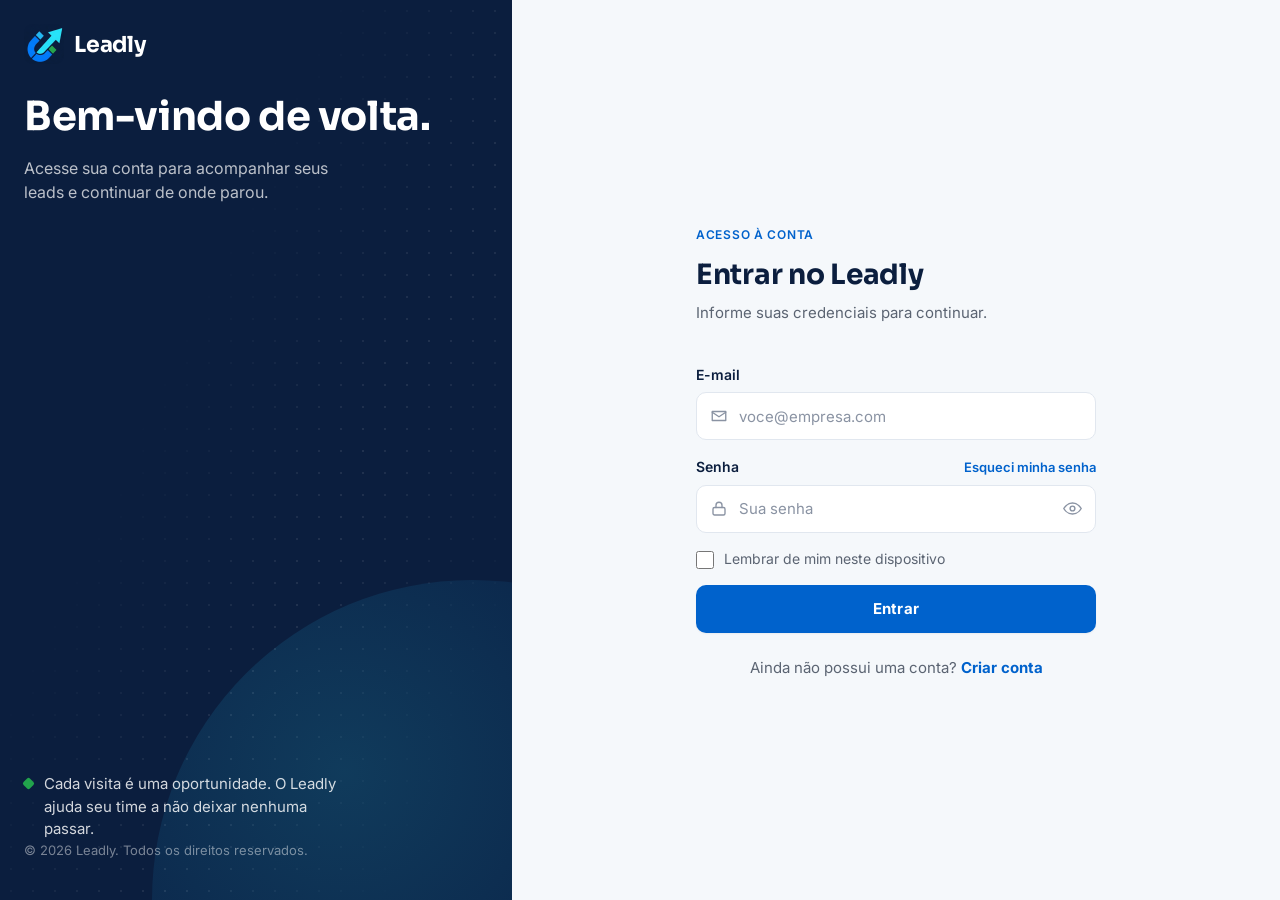
==== index.html @ 1a2d2139 "feat(login): implentei a função de login e de busca de leads no google maps" ====
<!DOCTYPE html>
<html lang="pt-BR">
<head>
  <meta charset="UTF-8" />
  <meta name="viewport" content="width=device-width, initial-scale=1.0" />
  <title>Entrar | Leadly</title>
  <meta name="description" content="Acesse sua conta Leadly para continuar capturando e convertendo leads." />
  <link rel="icon" type="image/png" href="assets/favicon.png" />
  <link rel="stylesheet" href="css/style.css" />
</head>
<body>

  <div class="auth-shell" >

    <!-- Painel de marca -->
    <header class="brand-panel">
      <div class="brand-panel__compact">
        <img src="assets/icon-dark.png" alt="" />
        <span>Leadly</span>
      </div>

      <div class="brand-panel__top">
        <div class="brand-mark">
          <img src="assets/icon-dark.png" alt="Leadly" />
          <span class="brand-mark__name">Leadly</span>
        </div>

        <p class="brand-panel__headline">Bem-vindo de volta.</p>
        <p class="brand-panel__text">
          Acesse sua conta para acompanhar seus leads e continuar de onde parou.
        </p>
      </div>

      <div class="brand-panel__bottom">
        <p class="brand-quote">
          Cada visita é uma oportunidade. O Leadly ajuda seu time a não deixar nenhuma passar.
        </p>
        <p class="brand-panel__footer">© 2026 Leadly. Todos os direitos reservados.</p>
      </div>
    </header>

    <!-- Formulário -->
    <main class="form-panel">
      <section class="form-card" aria-labelledby="login-title">

        <div class="form-card__header">
          <span class="form-card__eyebrow">Acesso à conta</span>
          <h1 class="form-card__title" id="login-title">Entrar no Leadly</h1>
          <p class="form-card__subtitle">Informe suas credenciais para continuar.</p>
        </div>

        <form id="loginForm" action="#" method="post" novalidate>

          <!-- Alerta de erro geral (credenciais inválidas, falha de conexão etc.) -->
          <div class="notice notice--error" id="formAlert" hidden role="alert">
            <svg viewBox="0 0 24 24" fill="none" stroke="currentColor" stroke-width="1.8" stroke-linecap="round" stroke-linejoin="round" aria-hidden="true">
              <circle cx="12" cy="12" r="10"></circle>
              <line x1="12" y1="8" x2="12" y2="12"></line>
              <line x1="12" y1="16" x2="12.01" y2="16"></line>
            </svg>
            <span></span>
          </div>

          <div class="field-group">

            <div class="field">
              <label for="email">E-mail</label>
              <div class="input-wrap">
                <svg viewBox="0 0 24 24" fill="none" stroke="currentColor" stroke-width="1.8" stroke-linecap="round" stroke-linejoin="round" aria-hidden="true">
                  <path d="M3 6h18v12H3z"></path>
                  <path d="M3 7l9 6 9-6"></path>
                </svg>
                <input
                  type="email"
                  id="email"
                  name="email"
                  placeholder="voce@empresa.com"
                  autocomplete="email"
                  required
                />
              </div>
            </div>

            <div class="field">
              <div class="field__label-row">
                <label for="senha">Senha</label>
                <a href="recuperar-senha.html" class="field__hint-link">Esqueci minha senha</a>
              </div>
              <div class="input-wrap">
                <svg viewBox="0 0 24 24" fill="none" stroke="currentColor" stroke-width="1.8" stroke-linecap="round" stroke-linejoin="round" aria-hidden="true">
                  <rect x="4" y="10" width="16" height="10" rx="2"></rect>
                  <path d="M8 10V7a4 4 0 0 1 8 0v3"></path>
                </svg>
                <input
                  type="password"
                  id="senha"
                  name="senha"
                  placeholder="Sua senha"
                  autocomplete="current-password"
                  required
                />
                <button type="button" class="input-toggle" aria-label="Mostrar senha">
                  <svg viewBox="0 0 24 24" fill="none" stroke="currentColor" stroke-width="1.8" stroke-linecap="round" stroke-linejoin="round" aria-hidden="true">
                    <path d="M1 12s4-7 11-7 11 7 11 7-4 7-11 7-11-7-11-7z"></path>
                    <circle cx="12" cy="12" r="3"></circle>
                  </svg>
                </button>
              </div>
            </div>

            <div class="checkbox-row">
              <input type="checkbox" id="lembrar" name="lembrar" />
              <label for="lembrar">Lembrar de mim neste dispositivo</label>
            </div>

            <button type="submit" class="btn btn-primary" id="loginSubmit">Entrar</button>

          </div>
        </form>

        <p class="form-footer">
          Ainda não possui uma conta? <a href="cadastro.html">Criar conta</a>
        </p>

      </section>
    </main>

  </div>

  <!-- Scripts: config/armazenamento/API primeiro, depois a lógica da tela -->
  <script src="js/config.js"></script>
  <script src="js/storage.js"></script>
  <script src="js/api.js"></script>
  <script src="js/ui-helpers.js"></script>
  <script src="js/login.js"></script>

</body>
</html>
---- css/style.css ----
/* ==========================================================================
   LEADLY — Interface de Autenticação
   HTML5 + CSS3 puro. Sem frameworks, sem JavaScript.
   Paleta extraída da identidade visual oficial da marca.
   ========================================================================== */

/* --------------------------------------------------------------------------
   1. FONTES
   -------------------------------------------------------------------------- */
@import url('https://fonts.googleapis.com/css2?family=Sora:wght@600;700;800&family=Inter:wght@400;500;600;700&display=swap');

/* --------------------------------------------------------------------------
   2. DESIGN TOKENS
   -------------------------------------------------------------------------- */
:root {
  /* Marca — extraído da logo Leadly */
  --primary: #007bff;        /* azul da marca — ícone, bordas, foco */
  --primary-600: #0062cc;    /* azul acessível — links e botões (texto em contraste AA) */
  --primary-700: #004fa3;    /* hover / active */
  --primary-100: #e6f2ff;    /* tons claros — fundos sutis, seleção */
  --secondary: #0b1e3e;      /* azul-marinho da marca — texto, painel escuro */
  --accent: #22a34c;         /* verde do losango da marca — sucesso, destaques pontuais */
  --accent-cyan: #2ad2f6;    /* ciano da ponta da seta — gráfico de assinatura */

  /* Neutros */
  --background: #f5f8fb;
  --surface: #ffffff;
  --text: #0b1e3e;
  --text-secondary: #5b6472;
  --text-muted: #8a93a3;
  --border: #e1e7ef;
  --border-strong: #c9d3e0;

  /* Estados */
  --error: #dc2626;
  --error-bg: #fef2f2;
  --success: #1e9c49;
  --success-bg: #eefaf2;

  /* Escala */
  --radius-sm: 8px;
  --radius: 10px;
  --radius-lg: 20px;
  --gap-xs: 6px;
  --gap-sm: 10px;
  --gap-md: 16px;
  --gap-lg: 24px;
  --gap-xl: 40px;

  --shadow-sm: 0 1px 2px rgba(11, 30, 62, 0.06);
  --shadow-md: 0 8px 24px rgba(11, 30, 62, 0.08);
  --ring: 0 0 0 4px rgba(0, 123, 255, 0.16);

  --font-display: 'Sora', 'Segoe UI', system-ui, sans-serif;
  --font-body: 'Inter', 'Segoe UI', system-ui, sans-serif;

  --transition: 160ms ease;
}

/* --------------------------------------------------------------------------
   3. RESET
   -------------------------------------------------------------------------- */
*,
*::before,
*::after {
  box-sizing: border-box;
}

* {
  margin: 0;
  padding: 0;
}

html {
  -webkit-text-size-adjust: 100%;
}

body {
  font-family: var(--font-body);
  color: var(--text);
  background: var(--background);
  line-height: 1.5;
  -webkit-font-smoothing: antialiased;
}

img {
  display: block;
  max-width: 100%;
}

a {
  color: inherit;
  text-decoration: none;
}

button {
  font: inherit;
  color: inherit;
  background: none;
  border: none;
  cursor: pointer;
}

input {
  font: inherit;
  color: inherit;
}

ul {
  list-style: none;
}

/* Foco visível consistente para navegação por teclado */
a:focus-visible,
button:focus-visible,
input:focus-visible,
label:focus-within {
  outline: 2px solid var(--primary);
  outline-offset: 2px;
  border-radius: var(--radius-sm);
}

@media (prefers-reduced-motion: reduce) {
  *,
  *::before,
  *::after {
    animation-duration: 0.001ms !important;
    animation-iteration-count: 1 !important;
    transition-duration: 0.001ms !important;
  }
}

/* --------------------------------------------------------------------------
   4. LAYOUT GERAL — tela dividida (marca + formulário)
   -------------------------------------------------------------------------- */
.auth-shell {
  min-height: 100vh;
  min-height: 100dvh;
  display: grid;
  grid-template-columns: 1fr;
  grid-template-rows: auto 1fr;
}

@media (min-width: 960px) {
  .auth-shell {
    grid-template-columns: minmax(360px, 40%) 1fr;
    grid-template-rows: 1fr;
  }
}

/* --------------------------------------------------------------------------
   5. PAINEL DE MARCA (esquerda / topo no mobile)
   -------------------------------------------------------------------------- */
.brand-panel {
  position: relative;
  background: var(--secondary);
  color: #ffffff;
  overflow: hidden;
  padding: var(--gap-lg) var(--gap-lg) var(--gap-xl);
  display: flex;
  flex-direction: column;
  justify-content: space-between;
  gap: var(--gap-xl);
}

/* Elemento de assinatura: trajetória ascendente sutil, ecoando a seta da marca */
.brand-panel::before {
  content: '';
  position: absolute;
  inset: 0;
  background-image:
    radial-gradient(circle, rgba(255, 255, 255, 0.09) 1px, transparent 1.4px);
  background-size: 22px 22px;
  -webkit-mask-image: linear-gradient(115deg, transparent 35%, #000 62%, transparent 88%);
          mask-image: linear-gradient(115deg, transparent 35%, #000 62%, transparent 88%);
  pointer-events: none;
}

.brand-panel::after {
  content: '';
  position: absolute;
  width: 640px;
  height: 640px;
  right: -280px;
  bottom: -320px;
  border-radius: 50%;
  background: radial-gradient(circle at 30% 30%, rgba(42, 210, 246, 0.16), rgba(0, 123, 255, 0.05) 55%, transparent 70%);
  pointer-events: none;
}

.brand-panel__top,
.brand-panel__bottom {
  position: relative;
  z-index: 1;
}

.brand-mark {
  display: inline-flex;
  align-items: center;
  gap: var(--gap-sm);
}

.brand-mark img {
  width: 40px;
  height: 40px;
  border-radius: 9px;
}

.brand-mark__name {
  font-family: var(--font-display);
  font-weight: 700;
  font-size: 1.375rem;
  letter-spacing: -0.01em;
}

.brand-panel__headline {
  font-family: var(--font-display);
  font-weight: 700;
  font-size: clamp(1.75rem, 2.4vw + 1rem, 2.5rem);
  line-height: 1.15;
  letter-spacing: -0.01em;
  max-width: 20ch;
  margin-top: var(--gap-lg);
}

.brand-panel__text {
  margin-top: var(--gap-md);
  color: rgba(255, 255, 255, 0.72);
  font-size: 1rem;
  max-width: 34ch;
}

.brand-quote {
  position: relative;
  padding-left: 20px;
  color: rgba(255, 255, 255, 0.82);
  font-size: 0.9375rem;
  max-width: 36ch;
}

.brand-quote::before {
  content: '';
  position: absolute;
  left: 0;
  top: 6px;
  width: 9px;
  height: 9px;
  background: var(--accent);
  transform: rotate(45deg);
  border-radius: 2px;
}

.brand-panel__footer {
  color: rgba(255, 255, 255, 0.45);
  font-size: 0.8125rem;
}

/* Versão compacta do painel de marca, exibida apenas em telas pequenas */
.brand-panel__compact {
  display: none;
}

@media (max-width: 959px) {
  .brand-panel {
    padding: var(--gap-md) var(--gap-lg);
    flex-direction: row;
    align-items: center;
    gap: var(--gap-sm);
  }

  .brand-panel::before,
  .brand-panel::after {
    display: none;
  }

  .brand-panel__top,
  .brand-panel__bottom {
    display: none;
  }

  .brand-panel__compact {
    display: flex;
    align-items: center;
    gap: var(--gap-sm);
  }

  .brand-panel__compact img {
    width: 34px;
    height: 34px;
    border-radius: 8px;
  }

  .brand-panel__compact span {
    font-family: var(--font-display);
    font-weight: 700;
    font-size: 1.1875rem;
    color: #ffffff;
  }
}

/* --------------------------------------------------------------------------
   6. PAINEL DE FORMULÁRIO
   -------------------------------------------------------------------------- */
.form-panel {
  display: flex;
  align-items: center;
  justify-content: center;
  padding: var(--gap-xl) var(--gap-lg);
  background: var(--background);
}

.form-card {
  width: 100%;
  max-width: 400px;
}

.form-card__header {
  margin-bottom: var(--gap-xl);
}

.form-card__eyebrow {
  display: inline-block;
  font-family: var(--font-body);
  font-weight: 600;
  font-size: 0.75rem;
  letter-spacing: 0.06em;
  text-transform: uppercase;
  color: var(--primary-600);
  margin-bottom: var(--gap-sm);
}

.form-card__title {
  font-family: var(--font-display);
  font-weight: 700;
  font-size: 1.75rem;
  letter-spacing: -0.01em;
  color: var(--text);
}

.form-card__subtitle {
  margin-top: var(--gap-xs);
  color: var(--text-secondary);
  font-size: 0.9375rem;
}

/* --------------------------------------------------------------------------
   7. FORMULÁRIO — campos
   -------------------------------------------------------------------------- */
.field-group {
  display: flex;
  flex-direction: column;
  gap: var(--gap-md);
}

.field {
  display: flex;
  flex-direction: column;
  gap: 7px;
}

.field__label-row {
  display: flex;
  align-items: baseline;
  justify-content: space-between;
  gap: var(--gap-sm);
}

.field label {
  font-size: 0.875rem;
  font-weight: 600;
  color: var(--text);
}

.field__hint-link {
  font-size: 0.8125rem;
  font-weight: 600;
  color: var(--primary-600);
  transition: color var(--transition);
}

.field__hint-link:hover {
  color: var(--primary-700);
  text-decoration: underline;
}

.input-wrap {
  position: relative;
  display: flex;
  align-items: center;
}

.input-wrap svg {
  position: absolute;
  left: 14px;
  width: 18px;
  height: 18px;
  color: var(--text-muted);
  pointer-events: none;
}

.field input[type='text'],
.field input[type='email'],
.field input[type='password'] {
  width: 100%;
  height: 48px;
  padding: 0 16px 0 42px;
  background: var(--surface);
  border: 1.5px solid var(--border);
  border-radius: var(--radius);
  color: var(--text);
  font-size: 0.9375rem;
  transition: border-color var(--transition), box-shadow var(--transition), background var(--transition);
}

.field input::placeholder {
  color: var(--text-muted);
}

.field input:hover {
  border-color: var(--border-strong);
}

.field input:focus {
  outline: none;
  border-color: var(--primary);
  box-shadow: var(--ring);
}

.field input:disabled {
  background: #f1f4f8;
  color: var(--text-muted);
  border-color: var(--border);
  cursor: not-allowed;
}

.field input:disabled::placeholder {
  color: var(--text-muted);
}

/* Botão de mostrar/ocultar senha — visual, preparado para o backend/JS futuro */
.input-toggle {
  position: absolute;
  right: 6px;
  display: inline-flex;
  align-items: center;
  justify-content: center;
  width: 36px;
  height: 36px;
  border-radius: var(--radius-sm);
  color: var(--text-muted);
  transition: background var(--transition), color var(--transition);
}

.input-toggle svg {
  position: static;
  width: 19px;
  height: 19px;
}

.input-toggle:hover {
  background: var(--primary-100);
  color: var(--primary-600);
}

.field__helper {
  font-size: 0.8125rem;
  color: var(--text-secondary);
}

/* Estado de erro */
.field.is-error input {
  border-color: var(--error);
  background: var(--error-bg);
}

.field.is-error input:focus {
  box-shadow: 0 0 0 4px rgba(220, 38, 38, 0.14);
}

.field__message {
  display: none;
  align-items: center;
  gap: 6px;
  font-size: 0.8125rem;
  font-weight: 500;
}

.field.is-error .field__message--error {
  display: flex;
  color: var(--error);
}

.field.is-success input {
  border-color: var(--success);
  background: var(--success-bg);
}

.field.is-success .field__message--success {
  display: flex;
  color: var(--success);
}

.field__message svg {
  position: static;
  width: 14px;
  height: 14px;
  flex-shrink: 0;
  color: inherit;
}

/* --------------------------------------------------------------------------
   8. CHECKBOX
   -------------------------------------------------------------------------- */
.checkbox-row {
  display: flex;
  align-items: flex-start;
  gap: 10px;
}

.checkbox-row input[type='checkbox'] {
  width: 18px;
  height: 18px;
  margin-top: 2px;
  flex-shrink: 0;
  accent-color: var(--primary-600);
  cursor: pointer;
}

.checkbox-row label {
  font-size: 0.875rem;
  color: var(--text-secondary);
  line-height: 1.45;
  cursor: pointer;
}

.checkbox-row a {
  color: var(--primary-600);
  font-weight: 600;
}

.checkbox-row a:hover {
  text-decoration: underline;
}

.field.is-error .checkbox-row + .field__message--error {
  display: flex;
}

/* --------------------------------------------------------------------------
   9. BOTÕES
   -------------------------------------------------------------------------- */
.btn {
  position: relative;
  width: 100%;
  height: 48px;
  display: inline-flex;
  align-items: center;
  justify-content: center;
  gap: 8px;
  border-radius: var(--radius);
  font-family: var(--font-body);
  font-weight: 700;
  font-size: 0.9375rem;
  letter-spacing: 0.01em;
  transition: background var(--transition), border-color var(--transition), box-shadow var(--transition), transform var(--transition), opacity var(--transition);
}

.btn:active {
  transform: translateY(1px);
}

.btn-primary {
  background: var(--primary-600);
  color: #ffffff;
  border: 1.5px solid transparent;
  box-shadow: var(--shadow-sm);
}

.btn-primary:hover {
  background: var(--primary-700);
}

.btn-primary:focus-visible {
  outline: 2px solid var(--primary-700);
  outline-offset: 2px;
}

.btn-primary:disabled {
  background: var(--border-strong);
  color: #ffffff;
  cursor: not-allowed;
  box-shadow: none;
}

/* Estado de carregamento — pronto para ser ativado via classe pelo backend/JS */
.btn.is-loading {
  color: transparent;
  pointer-events: none;
}

.btn.is-loading::after {
  content: '';
  position: absolute;
  width: 18px;
  height: 18px;
  border-radius: 50%;
  border: 2.5px solid rgba(255, 255, 255, 0.4);
  border-top-color: #ffffff;
  animation: btn-spin 0.7s linear infinite;
}

@keyframes btn-spin {
  to {
    transform: rotate(360deg);
  }
}

.btn-secondary {
  background: var(--surface);
  color: var(--text);
  border: 1.5px solid var(--border);
}

.btn-secondary:hover {
  border-color: var(--border-strong);
  background: #fafbfd;
}

/* --------------------------------------------------------------------------
   10. DIVISOR E RODAPÉ DO FORMULÁRIO
   -------------------------------------------------------------------------- */
.form-divider {
  display: flex;
  align-items: center;
  gap: var(--gap-md);
  margin: var(--gap-lg) 0;
  color: var(--text-muted);
  font-size: 0.8125rem;
}

.form-divider::before,
.form-divider::after {
  content: '';
  flex: 1;
  height: 1px;
  background: var(--border);
}

.form-footer {
  margin-top: var(--gap-lg);
  text-align: center;
  font-size: 0.9375rem;
  color: var(--text-secondary);
}

.form-footer a {
  color: var(--primary-600);
  font-weight: 700;
}

.form-footer a:hover {
  text-decoration: underline;
}

.back-link {
  display: inline-flex;
  align-items: center;
  gap: 6px;
  font-size: 0.875rem;
  font-weight: 600;
  color: var(--text-secondary);
  margin-bottom: var(--gap-lg);
  transition: color var(--transition);
}

.back-link svg {
  width: 16px;
  height: 16px;
}

.back-link:hover {
  color: var(--primary-600);
}

/* Confirmação de envio (recuperação de senha) */
.notice {
  display: flex;
  gap: 12px;
  padding: 14px 16px;
  background: var(--success-bg);
  border: 1.5px solid rgba(30, 156, 73, 0.25);
  border-radius: var(--radius);
  color: #146c34;
  font-size: 0.875rem;
  line-height: 1.5;
}

.notice[hidden] {
  display: none;
}

.notice svg {
  width: 18px;
  height: 18px;
  flex-shrink: 0;
  margin-top: 1px;
  color: var(--success);
}

.notice strong {
  color: #0b1e3e;
}

/* Variante de erro do mesmo componente — usada para erros de login/cadastro/conexão */
.notice--error {
  background: var(--error-bg);
  border-color: rgba(220, 38, 38, 0.25);
  color: #7f1d1d;
}

.notice--error svg {
  color: var(--error);
}

/* Espaçamento do alerta quando ele fica no topo do formulário (login/cadastro) */
.form-card form > .notice {
  margin-bottom: var(--gap-lg);
}

/* --------------------------------------------------------------------------
   11. RESPONSIVO
   -------------------------------------------------------------------------- */
@media (max-width: 959px) {
  .form-panel {
    padding: var(--gap-xl) var(--gap-lg) var(--gap-xl);
  }
}

@media (max-width: 420px) {
  :root {
    --gap-xl: 32px;
  }

  .form-card__title {
    font-size: 1.5rem;
  }

  .brand-header-mobile {
    padding: var(--gap-md) var(--gap-lg);
  }
}
/* =========================================================================
   IMPORTANTE — LEIA ANTES DE USAR ESTE ARQUIVO
   =========================================================================
   Você não me enviou o conteúdo atual do seu css/style.css (só o login.html
   que faz referência a ele). Como o cadastro.html reaproveita exatamente as
   mesmas classes do login (.auth-shell, .brand-panel, .form-panel,
   .form-card, .field, .input-wrap, .btn, .btn-primary, .notice,
   .notice--error, .form-footer etc.), todo o visual existente já funciona
   sem nenhuma alteração.

   O que está abaixo NÃO é o arquivo inteiro — são apenas as regras NOVAS
   que a tela de cadastro precisa e que provavelmente ainda não existem no
   seu style.css atual:
     1. .field__error        -> mensagem de erro abaixo de cada campo
     2. .field--invalid       -> estado do input quando o campo tem erro
     3. .notice--success      -> variação verde do alerta (cadastro OK)
     4. select dentro do .input-wrap -> estilizar o <select> de tipoUsuario
     5. estado de "carregando" do botão de submit

   Copie e cole este bloco no FINAL do seu css/style.css real. Não
   sobrescreva o arquivo — apenas adicione o conteúdo abaixo a ele.
   ========================================================================= */

/* Mensagem de erro por campo */
.field__error {
  margin: 6px 0 0;
  font-size: 0.8125rem;
  line-height: 1.4;
  color: #dc2626; /* ajuste para a cor de erro que seu design system já usa */
}

/* Input/select com erro de validação */
.field .input-wrap.field--invalid {
  border-color: #dc2626;
}

/* Select de "Tipo de usuário" dentro do mesmo padrão visual dos inputs */
.input-wrap select {
  flex: 1;
  border: none;
  outline: none;
  background: transparent;
  font: inherit;
  color: inherit;
  padding: 0;
  appearance: none;
}

/* Alerta de sucesso (mesma estrutura visual do .notice--error, cor verde) */
.notice--success {
  background: #ecfdf5;
  border: 1px solid #a7f3d0;
  color: #047857;
}

.notice--success svg {
  stroke: #047857;
}

/* Estado de carregamento do botão de cadastro */
.btn[data-loading="true"] {
  opacity: 0.75;
  pointer-events: none;
  cursor: default;
}
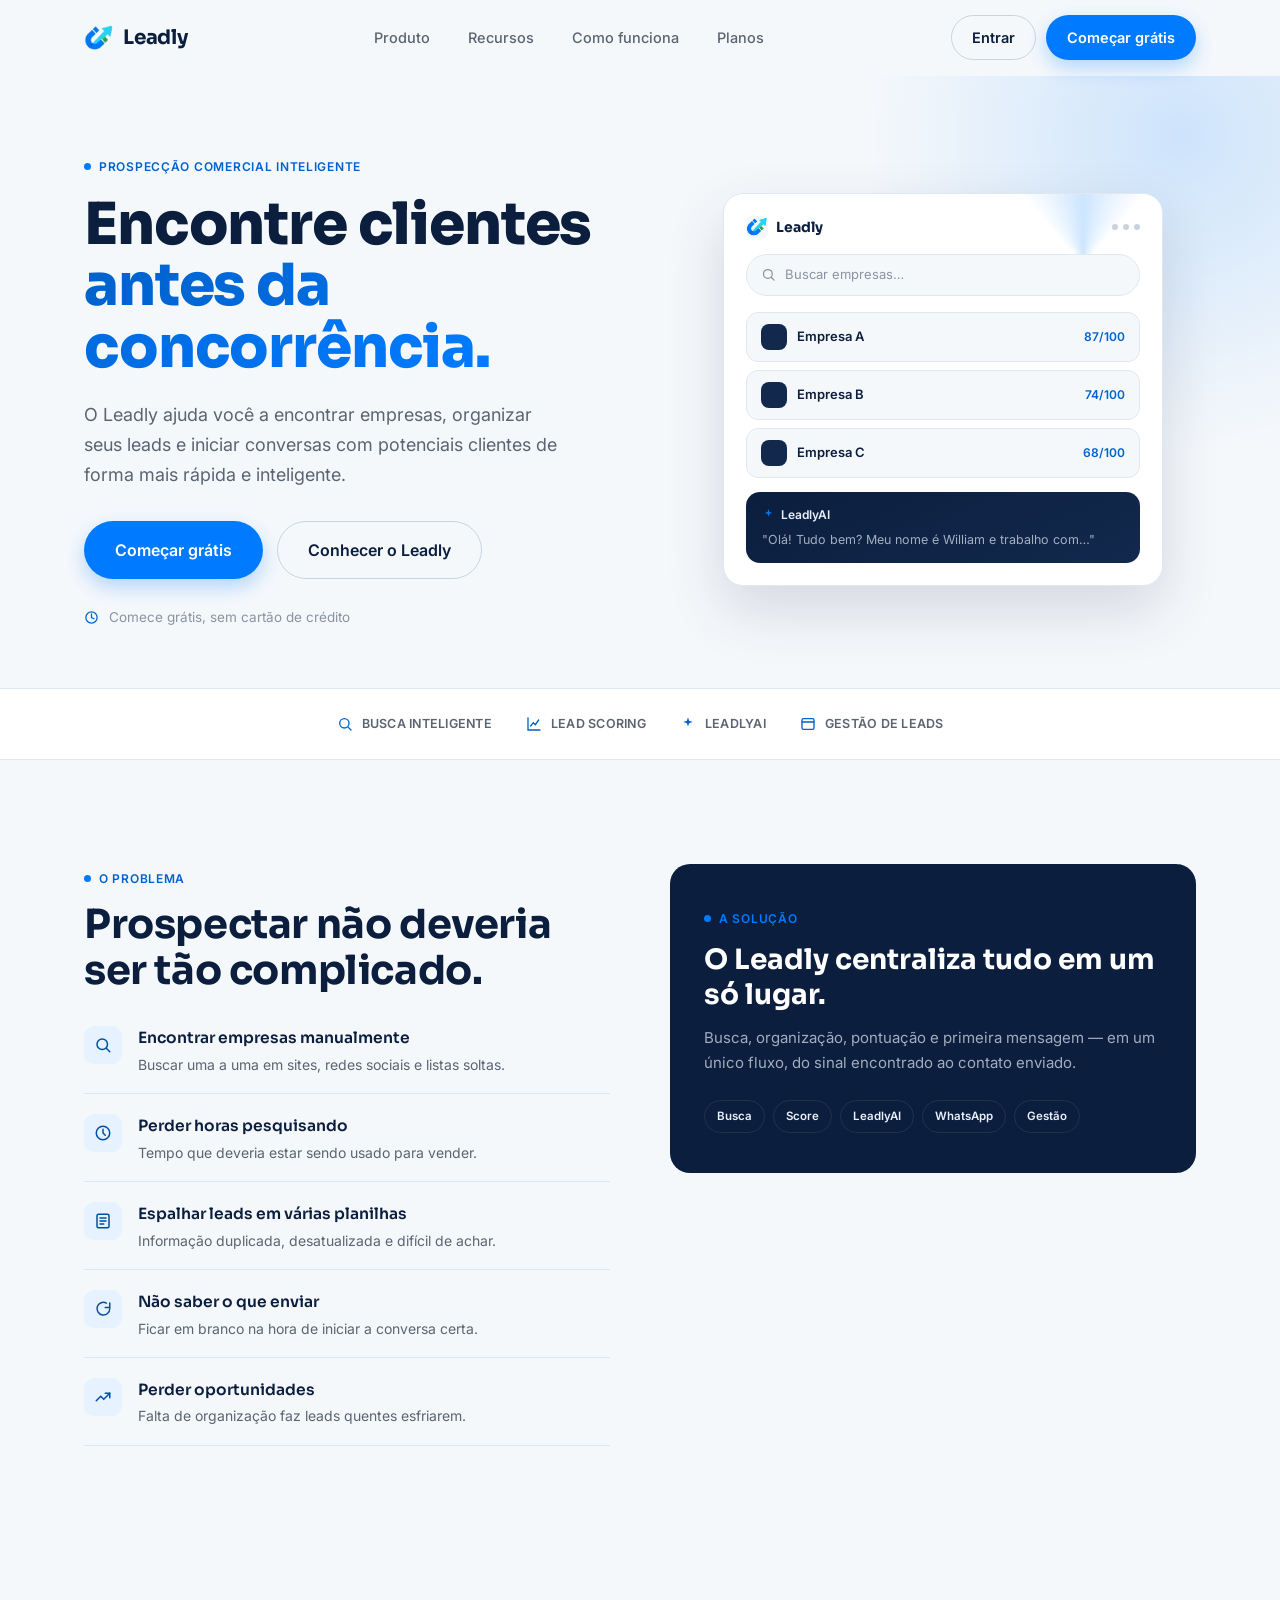
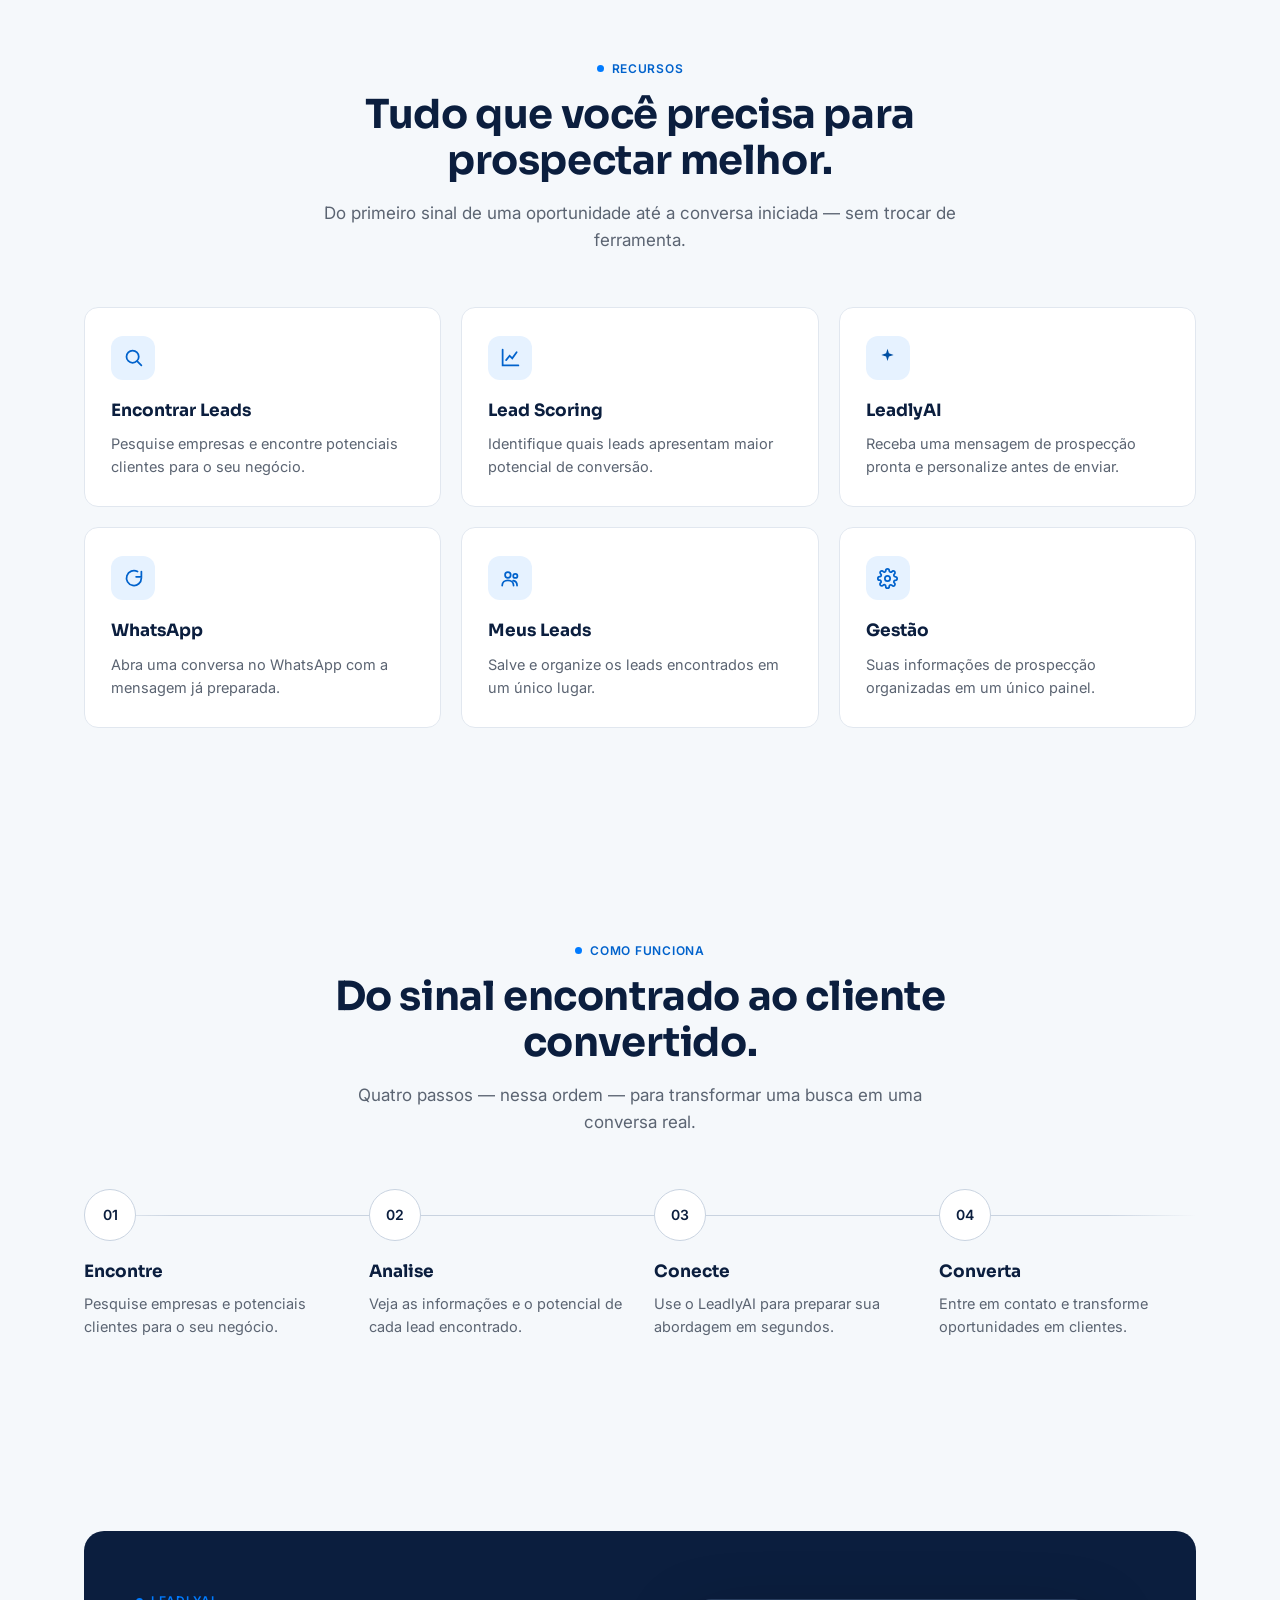
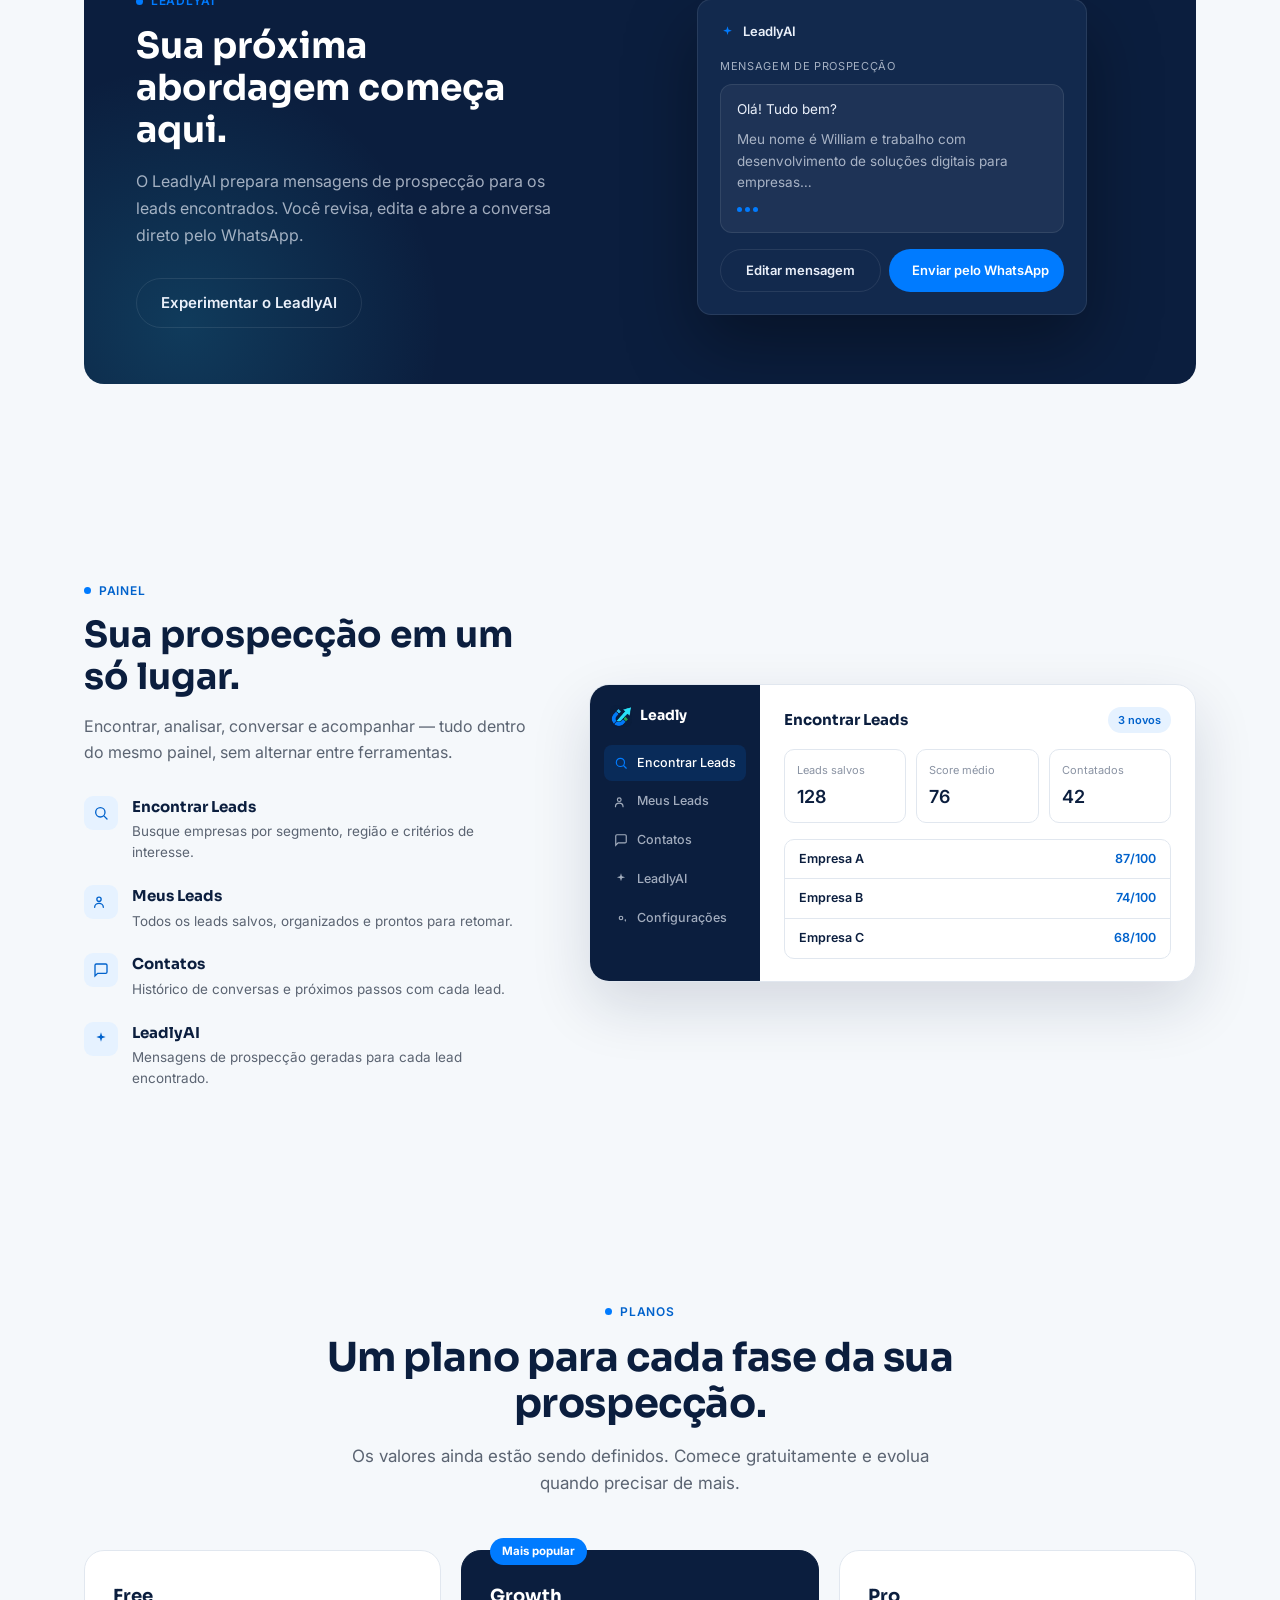
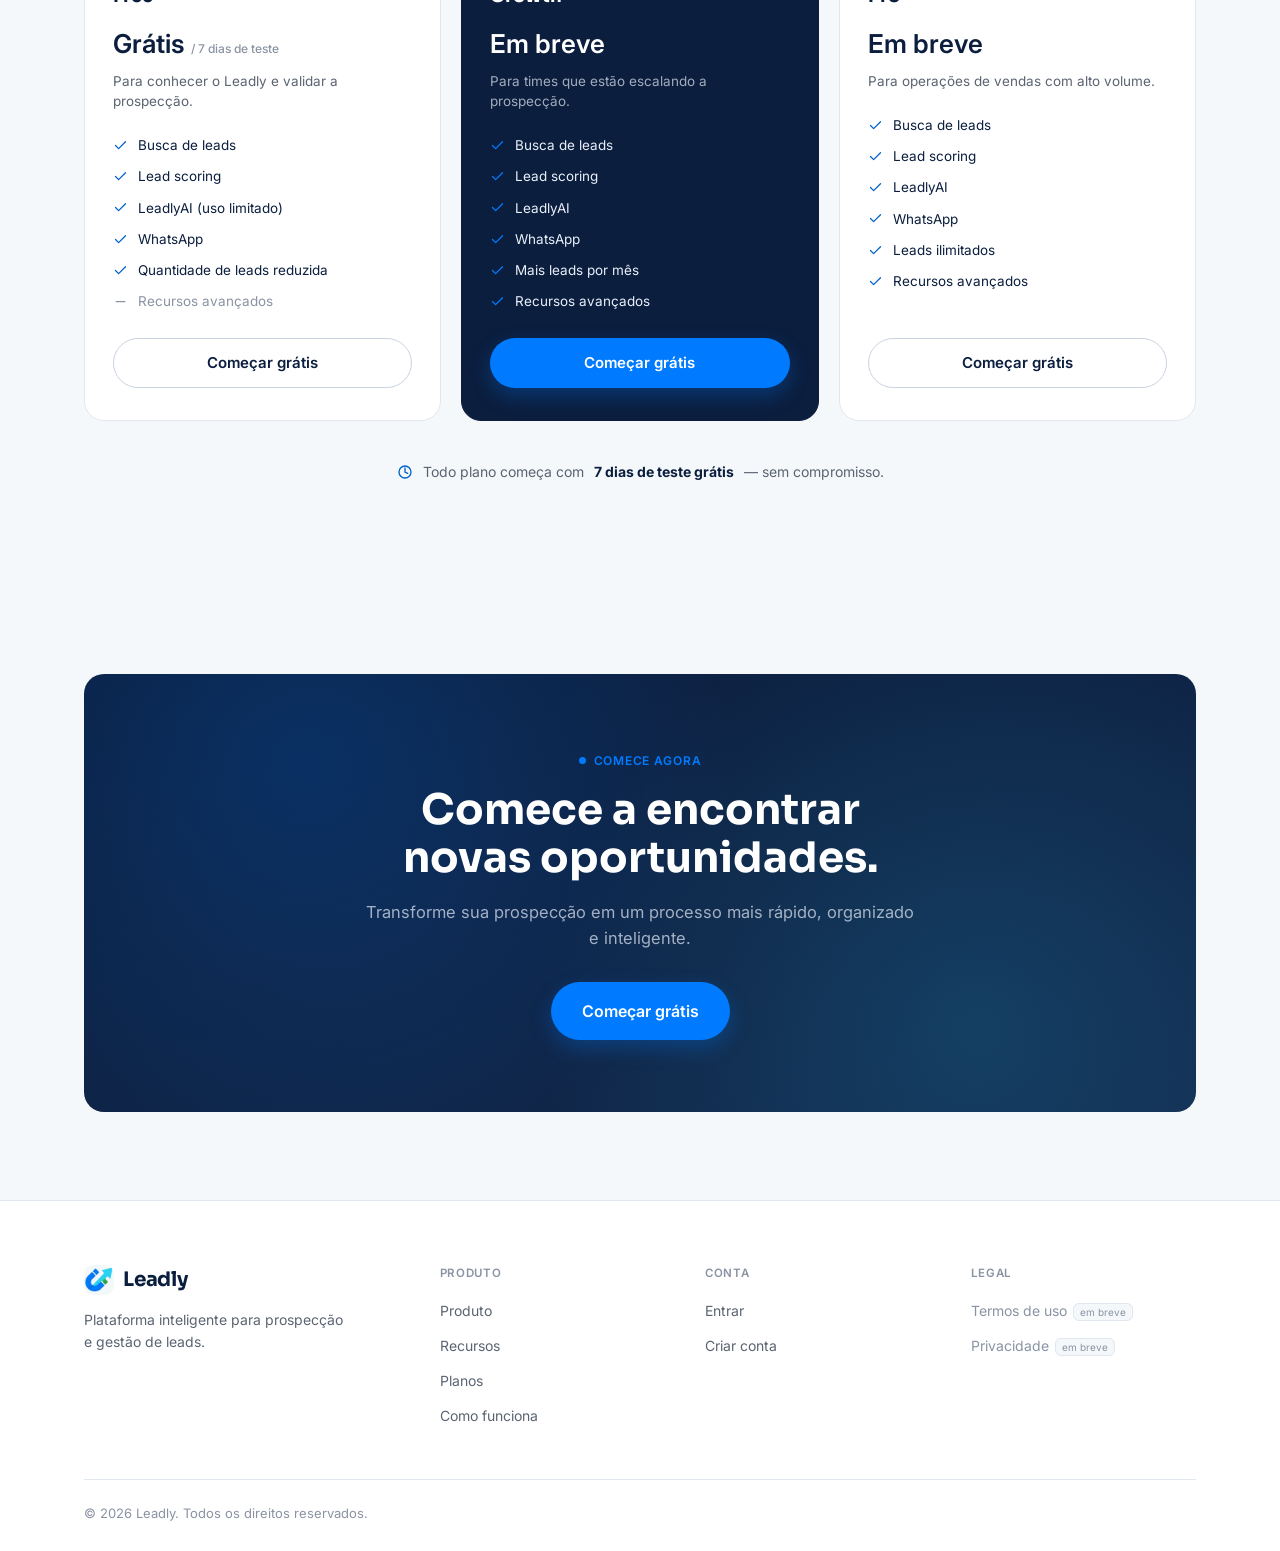
==== commit 5395d3dc: "feat(busca dashboard.html and js/*): melhorei as funções de busca no front" ====
--- a/index.html
+++ b/index.html
@@ -1,138 +1,570 @@
 <!DOCTYPE html>
 <html lang="pt-BR">
 <head>
-  <meta charset="UTF-8" />
-  <meta name="viewport" content="width=device-width, initial-scale=1.0" />
-  <title>Entrar | Leadly</title>
-  <meta name="description" content="Acesse sua conta Leadly para continuar capturando e convertendo leads." />
-  <link rel="icon" type="image/png" href="assets/favicon.png" />
-  <link rel="stylesheet" href="css/style.css" />
+    <meta charset="UTF-8">
+    <meta name="viewport" content="width=device-width, initial-scale=1.0">
+    <title>Leadly — Encontre clientes e transforme oportunidades em vendas</title>
+    <meta name="description" content="O Leadly ajuda empresas e freelancers a encontrar empresas, organizar leads, gerar mensagens de prospecção com o LeadlyAI e iniciar contatos pelo WhatsApp — tudo em um só lugar.">
+    <meta name="theme-color" content="#0B1E3E">
+    <link rel="icon" type="image/png" href="assets/favicon.png" />
+    <link rel="preconnect" href="https://fonts.googleapis.com">
+    <link rel="preconnect" href="https://fonts.gstatic.com" crossorigin>
+    <link rel="stylesheet" href="css/style.css" />
+    <link rel="stylesheet" href="css/home.css" />
 </head>
 <body>
 
-  <div class="auth-shell" >
-
-    <!-- Painel de marca -->
-    <header class="brand-panel">
-      <div class="brand-panel__compact">
-        <img src="assets/icon-dark.png" alt="" />
-        <span>Leadly</span>
-      </div>
-
-      <div class="brand-panel__top">
-        <div class="brand-mark">
-          <img src="assets/icon-dark.png" alt="Leadly" />
-          <span class="brand-mark__name">Leadly</span>
-        </div>
-
-        <p class="brand-panel__headline">Bem-vindo de volta.</p>
-        <p class="brand-panel__text">
-          Acesse sua conta para acompanhar seus leads e continuar de onde parou.
-        </p>
-      </div>
-
-      <div class="brand-panel__bottom">
-        <p class="brand-quote">
-          Cada visita é uma oportunidade. O Leadly ajuda seu time a não deixar nenhuma passar.
-        </p>
-        <p class="brand-panel__footer">© 2026 Leadly. Todos os direitos reservados.</p>
-      </div>
-    </header>
-
-    <!-- Formulário -->
-    <main class="form-panel">
-      <section class="form-card" aria-labelledby="login-title">
-
-        <div class="form-card__header">
-          <span class="form-card__eyebrow">Acesso à conta</span>
-          <h1 class="form-card__title" id="login-title">Entrar no Leadly</h1>
-          <p class="form-card__subtitle">Informe suas credenciais para continuar.</p>
-        </div>
-
-        <form id="loginForm" action="#" method="post" novalidate>
-
-          <!-- Alerta de erro geral (credenciais inválidas, falha de conexão etc.) -->
-          <div class="notice notice--error" id="formAlert" hidden role="alert">
-            <svg viewBox="0 0 24 24" fill="none" stroke="currentColor" stroke-width="1.8" stroke-linecap="round" stroke-linejoin="round" aria-hidden="true">
-              <circle cx="12" cy="12" r="10"></circle>
-              <line x1="12" y1="8" x2="12" y2="12"></line>
-              <line x1="12" y1="16" x2="12.01" y2="16"></line>
-            </svg>
+<!-- ============================== HEADER ============================== -->
+<header class="site-header" id="site-header">
+    <div class="container header-inner">
+        <a href="#produto" class="logo" aria-label="Leadly — página inicial">
+            <img src="assets/icon-light.png" alt="" class="logo-mark" aria-hidden="true" />
+            Leadly
+        </a>
+
+        <nav class="main-nav" aria-label="Navegação principal">
+            <a href="#produto">Produto</a>
+            <a href="#recursos">Recursos</a>
+            <a href="#como-funciona">Como funciona</a>
+            <a href="#planos">Planos</a>
+        </nav>
+
+        <div class="header-actions">
+            <a href="login.html" class="home-btn home-btn-ghost">Entrar</a>
+            <a href="cadastro.html" class="home-btn home-btn-primary">Começar grátis</a>
+        </div>
+
+        <button class="nav-toggle" id="nav-toggle" aria-expanded="false" aria-controls="mobile-panel" aria-label="Abrir menu">
             <span></span>
-          </div>
-
-          <div class="field-group">
-
-            <div class="field">
-              <label for="email">E-mail</label>
-              <div class="input-wrap">
-                <svg viewBox="0 0 24 24" fill="none" stroke="currentColor" stroke-width="1.8" stroke-linecap="round" stroke-linejoin="round" aria-hidden="true">
-                  <path d="M3 6h18v12H3z"></path>
-                  <path d="M3 7l9 6 9-6"></path>
-                </svg>
-                <input
-                  type="email"
-                  id="email"
-                  name="email"
-                  placeholder="voce@empresa.com"
-                  autocomplete="email"
-                  required
-                />
-              </div>
-            </div>
-
-            <div class="field">
-              <div class="field__label-row">
-                <label for="senha">Senha</label>
-                <a href="recuperar-senha.html" class="field__hint-link">Esqueci minha senha</a>
-              </div>
-              <div class="input-wrap">
-                <svg viewBox="0 0 24 24" fill="none" stroke="currentColor" stroke-width="1.8" stroke-linecap="round" stroke-linejoin="round" aria-hidden="true">
-                  <rect x="4" y="10" width="16" height="10" rx="2"></rect>
-                  <path d="M8 10V7a4 4 0 0 1 8 0v3"></path>
-                </svg>
-                <input
-                  type="password"
-                  id="senha"
-                  name="senha"
-                  placeholder="Sua senha"
-                  autocomplete="current-password"
-                  required
-                />
-                <button type="button" class="input-toggle" aria-label="Mostrar senha">
-                  <svg viewBox="0 0 24 24" fill="none" stroke="currentColor" stroke-width="1.8" stroke-linecap="round" stroke-linejoin="round" aria-hidden="true">
-                    <path d="M1 12s4-7 11-7 11 7 11 7-4 7-11 7-11-7-11-7z"></path>
-                    <circle cx="12" cy="12" r="3"></circle>
-                  </svg>
-                </button>
-              </div>
-            </div>
-
-            <div class="checkbox-row">
-              <input type="checkbox" id="lembrar" name="lembrar" />
-              <label for="lembrar">Lembrar de mim neste dispositivo</label>
-            </div>
-
-            <button type="submit" class="btn btn-primary" id="loginSubmit">Entrar</button>
-
-          </div>
-        </form>
-
-        <p class="form-footer">
-          Ainda não possui uma conta? <a href="cadastro.html">Criar conta</a>
-        </p>
-
-      </section>
-    </main>
-
-  </div>
-
-  <!-- Scripts: config/armazenamento/API primeiro, depois a lógica da tela -->
-  <script src="js/config.js"></script>
-  <script src="js/storage.js"></script>
-  <script src="js/api.js"></script>
-  <script src="js/ui-helpers.js"></script>
-  <script src="js/login.js"></script>
+        </button>
+    </div>
+
+    <div class="mobile-panel" id="mobile-panel">
+        <nav aria-label="Navegação mobile">
+            <a href="#produto" data-nav-close>Produto</a>
+            <a href="#recursos" data-nav-close>Recursos</a>
+            <a href="#como-funciona" data-nav-close>Como funciona</a>
+            <a href="#planos" data-nav-close>Planos</a>
+        </nav>
+        <div class="header-actions">
+            <a href="login.html" class="home-btn home-btn-ghost">Entrar</a>
+            <a href="cadastro.html" class="home-btn home-btn-primary">Começar grátis</a>
+        </div>
+    </div>
+</header>
+
+<main>
+
+    <!-- ============================== HERO ============================== -->
+    <section class="hero" id="produto">
+        <div class="container hero-grid">
+            <div class="hero-copy">
+                <span class="eyebrow"><span class="dot-signal" aria-hidden="true"></span>Prospecção comercial inteligente</span>
+                <h1>Encontre clientes <em>antes da concorrência.</em></h1>
+                <p>O Leadly ajuda você a encontrar empresas, organizar seus leads e iniciar conversas com potenciais clientes de forma mais rápida e inteligente.</p>
+                <div class="hero-cta">
+                    <a href="cadastro.html" class="home-btn home-btn-primary home-btn-lg">Começar grátis</a>
+                    <a href="#recursos" class="home-btn home-btn-ghost home-btn-lg">Conhecer o Leadly</a>
+                </div>
+                <div class="hero-meta">
+                    <svg viewBox="0 0 24 24" fill="none" stroke="currentColor" stroke-width="2" stroke-linecap="round"><path d="M12 6v6l4 2"/><circle cx="12" cy="12" r="9"/></svg>
+                    Comece grátis, sem cartão de crédito
+                </div>
+            </div>
+
+            <div class="hero-visual reveal" data-reveal>
+                <div class="mock-card" role="img" aria-label="Painel do Leadly mostrando uma busca de empresas, uma lista de leads com pontuação e uma mensagem gerada pelo LeadlyAI">
+                    <div class="mock-topbar">
+                        <div class="mock-brand">
+                            <img src="assets/icon-light.png" alt="" class="logo-mark" />
+                            Leadly
+                        </div>
+                        <div class="mock-dots"><span></span><span></span><span></span></div>
+                    </div>
+
+                    <div class="mock-search">
+                        <svg viewBox="0 0 24 24" fill="none" stroke="currentColor" stroke-width="2" stroke-linecap="round"><circle cx="11" cy="11" r="7"/><path d="m21 21-4.3-4.3"/></svg>
+                        <span>Buscar empresas…</span>
+                    </div>
+
+                    <div class="mock-list">
+                        <div class="mock-row">
+                            <div class="mock-row-left"><span class="mock-avatar"></span><span>Empresa A</span></div>
+                            <span class="mock-score">87/100</span>
+                        </div>
+                        <div class="mock-row">
+                            <div class="mock-row-left"><span class="mock-avatar"></span><span>Empresa B</span></div>
+                            <span class="mock-score">74/100</span>
+                        </div>
+                        <div class="mock-row">
+                            <div class="mock-row-left"><span class="mock-avatar"></span><span>Empresa C</span></div>
+                            <span class="mock-score">68/100</span>
+                        </div>
+                    </div>
+
+                    <div class="mock-ai">
+                        <div class="mock-ai-head">
+                            <svg viewBox="0 0 24 24" fill="currentColor"><path d="M12 2l1.6 5.2L19 9l-5.4 1.8L12 16l-1.6-5.2L5 9l5.4-1.8L12 2z"/></svg>
+                            LeadlyAI
+                        </div>
+                        <p>"Olá! Tudo bem? Meu nome é William e trabalho com…"</p>
+                    </div>
+                </div>
+            </div>
+        </div>
+    </section>
+
+    <!-- ============================== SOCIAL PROOF STRIP ============================== -->
+    <section class="proof-strip" aria-label="Principais capacidades do Leadly">
+        <div class="container proof-list">
+            <div class="proof-item"><svg viewBox="0 0 24 24" fill="none" stroke="currentColor" stroke-width="2" stroke-linecap="round"><circle cx="11" cy="11" r="7"/><path d="m21 21-4.3-4.3"/></svg>Busca inteligente</div>
+            <div class="proof-item"><svg viewBox="0 0 24 24" fill="none" stroke="currentColor" stroke-width="2" stroke-linecap="round"><path d="M3 3v18h18"/><path d="M7 15l4-5 3 3 5-7"/></svg>Lead scoring</div>
+            <div class="proof-item"><svg viewBox="0 0 24 24" fill="currentColor"><path d="M12 2l1.6 5.2L19 9l-5.4 1.8L12 16l-1.6-5.2L5 9l5.4-1.8L12 2z"/></svg>LeadlyAI</div>
+            <div class="proof-item"><svg viewBox="0 0 24 24" fill="none" stroke="currentColor" stroke-width="2" stroke-linecap="round"><rect x="3" y="4" width="18" height="16" rx="2"/><path d="M3 9h18"/></svg>Gestão de leads</div>
+        </div>
+    </section>
+
+    <!-- ============================== PROBLEMA ============================== -->
+    <section class="section" id="problema">
+        <div class="container">
+            <div class="problem-grid">
+                <div class="reveal-stagger" data-reveal>
+                    <div class="section-head" style="margin-bottom:32px;">
+                        <span class="eyebrow"><span class="dot-signal"></span>O problema</span>
+                        <h2>Prospectar não deveria ser tão complicado.</h2>
+                    </div>
+
+                    <div class="problem-list">
+                        <div class="problem-item">
+                            <span class="problem-icon"><svg viewBox="0 0 24 24" fill="none" stroke="currentColor" stroke-width="2" stroke-linecap="round"><circle cx="11" cy="11" r="7"/><path d="m21 21-4.3-4.3"/></svg></span>
+                            <div class="problem-text"><h4>Encontrar empresas manualmente</h4><p>Buscar uma a uma em sites, redes sociais e listas soltas.</p></div>
+                        </div>
+                        <div class="problem-item">
+                            <span class="problem-icon"><svg viewBox="0 0 24 24" fill="none" stroke="currentColor" stroke-width="2" stroke-linecap="round"><circle cx="12" cy="12" r="9"/><path d="M12 7v5l3 3"/></svg></span>
+                            <div class="problem-text"><h4>Perder horas pesquisando</h4><p>Tempo que deveria estar sendo usado para vender.</p></div>
+                        </div>
+                        <div class="problem-item">
+                            <span class="problem-icon"><svg viewBox="0 0 24 24" fill="none" stroke="currentColor" stroke-width="2" stroke-linecap="round"><rect x="4" y="3" width="16" height="18" rx="2"/><path d="M8 8h8M8 12h8M8 16h5"/></svg></span>
+                            <div class="problem-text"><h4>Espalhar leads em várias planilhas</h4><p>Informação duplicada, desatualizada e difícil de achar.</p></div>
+                        </div>
+                        <div class="problem-item">
+                            <span class="problem-icon"><svg viewBox="0 0 24 24" fill="none" stroke="currentColor" stroke-width="2" stroke-linecap="round"><path d="M21 11.5a8.5 8.5 0 1 1-4.4-7.4"/><path d="M21 4v6h-6"/></svg></span>
+                            <div class="problem-text"><h4>Não saber o que enviar</h4><p>Ficar em branco na hora de iniciar a conversa certa.</p></div>
+                        </div>
+                        <div class="problem-item">
+                            <span class="problem-icon"><svg viewBox="0 0 24 24" fill="none" stroke="currentColor" stroke-width="2" stroke-linecap="round"><path d="M3 17l6-6 4 4 8-8"/><path d="M15 7h6v6"/></svg></span>
+                            <div class="problem-text"><h4>Perder oportunidades</h4><p>Falta de organização faz leads quentes esfriarem.</p></div>
+                        </div>
+                    </div>
+                </div>
+
+                <div class="solution-panel reveal" data-reveal>
+                    <span class="eyebrow eyebrow--light"><span class="dot-signal"></span>A solução</span>
+                    <h3>O Leadly centraliza tudo em um só lugar.</h3>
+                    <p>Busca, organização, pontuação e primeira mensagem — em um único fluxo, do sinal encontrado ao contato enviado.</p>
+                    <div class="solution-badges">
+                        <span>Busca</span><span>Score</span><span>LeadlyAI</span><span>WhatsApp</span><span>Gestão</span>
+                    </div>
+                </div>
+            </div>
+        </div>
+    </section>
+
+    <!-- ============================== RECURSOS ============================== -->
+    <section class="section" id="recursos">
+        <div class="container">
+            <div class="section-head center reveal" data-reveal>
+                <span class="eyebrow"><span class="dot-signal"></span>Recursos</span>
+                <h2>Tudo que você precisa para prospectar melhor.</h2>
+                <p>Do primeiro sinal de uma oportunidade até a conversa iniciada — sem trocar de ferramenta.</p>
+            </div>
+
+            <div class="features-grid reveal-stagger" data-reveal>
+                <article class="feature-card">
+                    <span class="feature-icon"><svg viewBox="0 0 24 24" fill="none" stroke="currentColor" stroke-width="2" stroke-linecap="round"><circle cx="11" cy="11" r="7"/><path d="m21 21-4.3-4.3"/></svg></span>
+                    <h4>Encontrar Leads</h4>
+                    <p>Pesquise empresas e encontre potenciais clientes para o seu negócio.</p>
+                </article>
+                <article class="feature-card">
+                    <span class="feature-icon"><svg viewBox="0 0 24 24" fill="none" stroke="currentColor" stroke-width="2" stroke-linecap="round"><path d="M3 3v18h18"/><path d="M7 15l4-5 3 3 5-7"/></svg></span>
+                    <h4>Lead Scoring</h4>
+                    <p>Identifique quais leads apresentam maior potencial de conversão.</p>
+                </article>
+                <article class="feature-card">
+                    <span class="feature-icon"><svg viewBox="0 0 24 24" fill="currentColor"><path d="M12 2l1.6 5.2L19 9l-5.4 1.8L12 16l-1.6-5.2L5 9l5.4-1.8L12 2z"/></svg></span>
+                    <h4>LeadlyAI</h4>
+                    <p>Receba uma mensagem de prospecção pronta e personalize antes de enviar.</p>
+                </article>
+                <article class="feature-card">
+                    <span class="feature-icon"><svg viewBox="0 0 24 24" fill="none" stroke="currentColor" stroke-width="2" stroke-linecap="round"><path d="M21 11.5a8.5 8.5 0 1 1-4.4-7.4"/><path d="M21 4v6h-6"/></svg></span>
+                    <h4>WhatsApp</h4>
+                    <p>Abra uma conversa no WhatsApp com a mensagem já preparada.</p>
+                </article>
+                <article class="feature-card">
+                    <span class="feature-icon"><svg viewBox="0 0 24 24" fill="none" stroke="currentColor" stroke-width="2" stroke-linecap="round"><circle cx="9" cy="8" r="3.2"/><path d="M2.5 20c0-3.5 2.9-6 6.5-6s6.5 2.5 6.5 6"/><circle cx="17.5" cy="9" r="2.4"/><path d="M15 14.5c2.6.4 4.5 2.4 4.5 5.5"/></svg></span>
+                    <h4>Meus Leads</h4>
+                    <p>Salve e organize os leads encontrados em um único lugar.</p>
+                </article>
+                <article class="feature-card">
+                    <span class="feature-icon"><svg viewBox="0 0 24 24" fill="none" stroke="currentColor" stroke-width="2" stroke-linecap="round"><circle cx="12" cy="12" r="3"/><path d="M19.4 15a1.7 1.7 0 0 0 .3 1.9l.1.1a2 2 0 1 1-2.8 2.8l-.1-.1a1.7 1.7 0 0 0-1.9-.3 1.7 1.7 0 0 0-1 1.5V21a2 2 0 1 1-4 0v-.1a1.7 1.7 0 0 0-1-1.6 1.7 1.7 0 0 0-1.9.3l-.1.1a2 2 0 1 1-2.8-2.8l.1-.1a1.7 1.7 0 0 0 .3-1.9 1.7 1.7 0 0 0-1.5-1H3a2 2 0 1 1 0-4h.1a1.7 1.7 0 0 0 1.6-1 1.7 1.7 0 0 0-.3-1.9l-.1-.1a2 2 0 1 1 2.8-2.8l.1.1a1.7 1.7 0 0 0 1.9.3H9a1.7 1.7 0 0 0 1-1.5V3a2 2 0 1 1 4 0v.1a1.7 1.7 0 0 0 1 1.5 1.7 1.7 0 0 0 1.9-.3l.1-.1a2 2 0 1 1 2.8 2.8l-.1.1a1.7 1.7 0 0 0-.3 1.9V9a1.7 1.7 0 0 0 1.5 1H21a2 2 0 1 1 0 4h-.1a1.7 1.7 0 0 0-1.5 1z"/></svg></span>
+                    <h4>Gestão</h4>
+                    <p>Suas informações de prospecção organizadas em um único painel.</p>
+                </article>
+            </div>
+        </div>
+    </section>
+
+    <!-- ============================== COMO FUNCIONA ============================== -->
+    <section class="section" id="como-funciona">
+        <div class="container">
+            <div class="section-head center reveal" data-reveal>
+                <span class="eyebrow"><span class="dot-signal"></span>Como funciona</span>
+                <h2>Do sinal encontrado ao cliente convertido.</h2>
+                <p>Quatro passos — nessa ordem — para transformar uma busca em uma conversa real.</p>
+            </div>
+
+            <div class="steps-wrap reveal-stagger" data-reveal>
+                <div class="steps-line" aria-hidden="true"></div>
+                <div class="steps-grid">
+                    <div class="step-item">
+                        <span class="step-num">01</span>
+                        <h4>Encontre</h4>
+                        <p>Pesquise empresas e potenciais clientes para o seu negócio.</p>
+                    </div>
+                    <div class="step-item">
+                        <span class="step-num">02</span>
+                        <h4>Analise</h4>
+                        <p>Veja as informações e o potencial de cada lead encontrado.</p>
+                    </div>
+                    <div class="step-item">
+                        <span class="step-num">03</span>
+                        <h4>Conecte</h4>
+                        <p>Use o LeadlyAI para preparar sua abordagem em segundos.</p>
+                    </div>
+                    <div class="step-item">
+                        <span class="step-num">04</span>
+                        <h4>Converta</h4>
+                        <p>Entre em contato e transforme oportunidades em clientes.</p>
+                    </div>
+                </div>
+            </div>
+        </div>
+    </section>
+
+    <!-- ============================== LEADLYAI ============================== -->
+    <section class="section-tight">
+        <div class="container">
+            <div class="ai-section reveal" data-reveal>
+                <div class="ai-grid">
+                    <div class="ai-copy">
+                        <span class="eyebrow eyebrow--light"><span class="dot-signal"></span>LeadlyAI</span>
+                        <h2>Sua próxima abordagem começa aqui.</h2>
+                        <p>O LeadlyAI prepara mensagens de prospecção para os leads encontrados. Você revisa, edita e abre a conversa direto pelo WhatsApp.</p>
+                        <a href="cadastro.html" class="home-btn home-btn-outline-light">Experimentar o LeadlyAI</a>
+                    </div>
+
+                    <div class="ai-mock-wrap">
+                        <div class="ai-mock" role="img" aria-label="Mensagem de prospecção gerada pelo LeadlyAI, pronta para editar ou enviar pelo WhatsApp">
+                            <div class="ai-mock-head">
+                                <svg viewBox="0 0 24 24" fill="currentColor"><path d="M12 2l1.6 5.2L19 9l-5.4 1.8L12 16l-1.6-5.2L5 9l5.4-1.8L12 2z"/></svg>
+                                LeadlyAI
+                            </div>
+                            <div class="ai-mock-label">Mensagem de prospecção</div>
+                            <div class="ai-mock-bubble">
+                                <p>Olá! Tudo bem?</p>
+                                <p>Meu nome é William e trabalho com desenvolvimento de soluções digitais para empresas…</p>
+                                <div class="ai-typing"><span></span><span></span><span></span></div>
+                            </div>
+                            <div class="ai-mock-actions">
+                                <button type="button" class="home-btn home-btn-outline-light" disabled>Editar mensagem</button>
+                                <button type="button" class="home-btn home-btn-whatsapp" disabled>
+                                    <svg viewBox="0 0 24 24" fill="none" stroke="currentColor" stroke-width="2" stroke-linecap="round"><path d="M21 11.5a8.5 8.5 0 1 1-4.4-7.4"/><path d="M21 4v6h-6"/></svg>
+                                    Enviar pelo WhatsApp
+                                </button>
+                            </div>
+                        </div>
+                    </div>
+                </div>
+            </div>
+        </div>
+    </section>
+
+    <!-- ============================== DASHBOARD ============================== -->
+    <section class="section">
+        <div class="container">
+            <div class="dash-grid">
+                <div class="reveal" data-reveal>
+                    <span class="eyebrow"><span class="dot-signal"></span>Painel</span>
+                    <h2 style="font-size:clamp(26px,3vw,36px);line-height:1.18;margin-top:14px;">Sua prospecção em um só lugar.</h2>
+                    <p style="margin-top:14px;color:var(--ink-muted);font-size:16px;line-height:1.65;">Encontrar, analisar, conversar e acompanhar — tudo dentro do mesmo painel, sem alternar entre ferramentas.</p>
+
+                    <div class="dash-points">
+                        <div class="dash-point">
+                            <span class="dash-point-icon"><svg viewBox="0 0 24 24" fill="none" stroke="currentColor" stroke-width="2" stroke-linecap="round"><circle cx="11" cy="11" r="7"/><path d="m21 21-4.3-4.3"/></svg></span>
+                            <div><h4>Encontrar Leads</h4><p>Busque empresas por segmento, região e critérios de interesse.</p></div>
+                        </div>
+                        <div class="dash-point">
+                            <span class="dash-point-icon"><svg viewBox="0 0 24 24" fill="none" stroke="currentColor" stroke-width="2" stroke-linecap="round"><circle cx="9" cy="8" r="3.2"/><path d="M2.5 20c0-3.5 2.9-6 6.5-6s6.5 2.5 6.5 6"/></svg></span>
+                            <div><h4>Meus Leads</h4><p>Todos os leads salvos, organizados e prontos para retomar.</p></div>
+                        </div>
+                        <div class="dash-point">
+                            <span class="dash-point-icon"><svg viewBox="0 0 24 24" fill="none" stroke="currentColor" stroke-width="2" stroke-linecap="round"><path d="M21 15a2 2 0 0 1-2 2H7l-4 4V5a2 2 0 0 1 2-2h14a2 2 0 0 1 2 2z"/></svg></span>
+                            <div><h4>Contatos</h4><p>Histórico de conversas e próximos passos com cada lead.</p></div>
+                        </div>
+                        <div class="dash-point">
+                            <span class="dash-point-icon"><svg viewBox="0 0 24 24" fill="currentColor"><path d="M12 2l1.6 5.2L19 9l-5.4 1.8L12 16l-1.6-5.2L5 9l5.4-1.8L12 2z"/></svg></span>
+                            <div><h4>LeadlyAI</h4><p>Mensagens de prospecção geradas para cada lead encontrado.</p></div>
+                        </div>
+                    </div>
+                </div>
+
+                <div class="reveal" data-reveal>
+                    <div class="dash-mock" role="img" aria-label="Visão geral do painel do Leadly com menu lateral, indicadores e lista de leads">
+                        <aside class="dash-sidebar">
+                            <div class="mock-brand">
+                                <img src="assets/icon-dark.png" alt="" class="logo-mark" />
+                                Leadly
+                            </div>
+                            <div class="dash-nav-item is-active"><svg viewBox="0 0 24 24" fill="none" stroke="currentColor" stroke-width="2" stroke-linecap="round"><circle cx="11" cy="11" r="7"/><path d="m21 21-4.3-4.3"/></svg>Encontrar Leads</div>
+                            <div class="dash-nav-item"><svg viewBox="0 0 24 24" fill="none" stroke="currentColor" stroke-width="2" stroke-linecap="round"><circle cx="9" cy="8" r="3.2"/><path d="M2.5 20c0-3.5 2.9-6 6.5-6s6.5 2.5 6.5 6"/></svg>Meus Leads</div>
+                            <div class="dash-nav-item"><svg viewBox="0 0 24 24" fill="none" stroke="currentColor" stroke-width="2" stroke-linecap="round"><path d="M21 15a2 2 0 0 1-2 2H7l-4 4V5a2 2 0 0 1 2-2h14a2 2 0 0 1 2 2z"/></svg>Contatos</div>
+                            <div class="dash-nav-item"><svg viewBox="0 0 24 24" fill="currentColor"><path d="M12 2l1.6 5.2L19 9l-5.4 1.8L12 16l-1.6-5.2L5 9l5.4-1.8L12 2z"/></svg>LeadlyAI</div>
+                            <div class="dash-nav-item"><svg viewBox="0 0 24 24" fill="none" stroke="currentColor" stroke-width="2" stroke-linecap="round"><circle cx="12" cy="12" r="3"/><path d="M19.4 15a1.7 1.7 0 0 0 .3 1.9"/></svg>Configurações</div>
+                        </aside>
+                        <div class="dash-main">
+                            <div class="dash-main-head">
+                                <h5>Encontrar Leads</h5>
+                                <span class="dash-chip">3 novos</span>
+                            </div>
+                            <div class="dash-cards">
+                                <div class="dash-mini-card"><span class="mini-label">Leads salvos</span><span class="mini-value">128</span></div>
+                                <div class="dash-mini-card"><span class="mini-label">Score médio</span><span class="mini-value">76</span></div>
+                                <div class="dash-mini-card"><span class="mini-label">Contatados</span><span class="mini-value">42</span></div>
+                            </div>
+                            <div class="dash-table">
+                                <div class="dash-table-row"><span>Empresa A</span><span>87/100</span></div>
+                                <div class="dash-table-row"><span>Empresa B</span><span>74/100</span></div>
+                                <div class="dash-table-row"><span>Empresa C</span><span>68/100</span></div>
+                            </div>
+                        </div>
+                    </div>
+                </div>
+            </div>
+        </div>
+    </section>
+
+    <!-- ============================== PLANOS ============================== -->
+    <section class="section" id="planos">
+        <div class="container">
+            <div class="section-head center reveal" data-reveal>
+                <span class="eyebrow"><span class="dot-signal"></span>Planos</span>
+                <h2>Um plano para cada fase da sua prospecção.</h2>
+                <p>Os valores ainda estão sendo definidos. Comece gratuitamente e evolua quando precisar de mais.</p>
+            </div>
+
+            <div class="plans-grid reveal-stagger" data-reveal id="plans-grid">
+                <!-- Plan cards are rendered by js/plans.js from the PLANS config below,
+                     so prices can be edited in one place once they're defined. -->
+            </div>
+
+            <p class="trial-note reveal" data-reveal>
+                <svg viewBox="0 0 24 24" fill="none" stroke="currentColor" stroke-width="2" stroke-linecap="round"><path d="M12 6v6l4 2"/><circle cx="12" cy="12" r="9"/></svg>
+                Todo plano começa com <strong>7 dias de teste grátis</strong> — sem compromisso.
+            </p>
+        </div>
+    </section>
+
+    <!-- ============================== CTA FINAL ============================== -->
+    <section class="section-tight">
+        <div class="container">
+            <div class="final-cta reveal" data-reveal>
+                <div class="final-cta-inner">
+                    <span class="eyebrow eyebrow--light"><span class="dot-signal"></span>Comece agora</span>
+                    <h2>Comece a encontrar novas oportunidades.</h2>
+                    <p>Transforme sua prospecção em um processo mais rápido, organizado e inteligente.</p>
+                    <a href="cadastro.html" class="home-btn home-btn-primary home-btn-lg">Começar grátis</a>
+                </div>
+            </div>
+        </div>
+    </section>
+
+</main>
+
+<!-- ============================== FOOTER ============================== -->
+<footer class="site-footer">
+    <div class="container">
+        <div class="footer-grid">
+            <div class="footer-brand">
+                <a href="#produto" class="logo">
+                    <img src="assets/icon-light.png" alt="" class="logo-mark" />
+                    Leadly
+                </a>
+                <p>Plataforma inteligente para prospecção e gestão de leads.</p>
+            </div>
+
+            <div class="footer-col">
+                <h5>Produto</h5>
+                <ul>
+                    <li><a href="#produto">Produto</a></li>
+                    <li><a href="#recursos">Recursos</a></li>
+                    <li><a href="#planos">Planos</a></li>
+                    <li><a href="#como-funciona">Como funciona</a></li>
+                </ul>
+            </div>
+
+            <div class="footer-col">
+                <h5>Conta</h5>
+                <ul>
+                    <li><a href="login.html">Entrar</a></li>
+                    <li><a href="cadastro.html">Criar conta</a></li>
+                </ul>
+            </div>
+
+            <div class="footer-col">
+                <h5>Legal</h5>
+                <ul>
+                    <li><span class="is-soon">Termos de uso<small>em breve</small></span></li>
+                    <li><span class="is-soon">Privacidade<small>em breve</small></span></li>
+                </ul>
+            </div>
+        </div>
+
+        <div class="footer-bottom">
+            <p>© 2026 Leadly. Todos os direitos reservados.</p>
+        </div>
+    </div>
+</footer>
+
+<script>
+    (function(){
+        "use strict";
+
+        /* ---------- Header: shadow on scroll ---------- */
+        var header = document.getElementById('site-header');
+        var onScroll = function(){
+            if(window.scrollY > 8){ header.classList.add('is-scrolled'); }
+            else{ header.classList.remove('is-scrolled'); }
+        };
+        document.addEventListener('scroll', onScroll, { passive:true });
+        onScroll();
+
+        /* ---------- Mobile menu ---------- */
+        var toggle = document.getElementById('nav-toggle');
+        var panel = document.getElementById('mobile-panel');
+        function closeMenu(){
+            toggle.setAttribute('aria-expanded','false');
+            panel.classList.remove('is-open');
+            document.body.style.overflow = '';
+        }
+        function openMenu(){
+            toggle.setAttribute('aria-expanded','true');
+            panel.classList.add('is-open');
+            document.body.style.overflow = 'hidden';
+        }
+        toggle.addEventListener('click', function(){
+            var isOpen = toggle.getAttribute('aria-expanded') === 'true';
+            if(isOpen){ closeMenu(); } else { openMenu(); }
+        });
+        panel.querySelectorAll('[data-nav-close]').forEach(function(a){
+            a.addEventListener('click', closeMenu);
+        });
+        window.addEventListener('resize', function(){
+            if(window.innerWidth > 1023){ closeMenu(); }
+        });
+
+        /* ---------- Scroll reveal ---------- */
+        var revealEls = document.querySelectorAll('[data-reveal]');
+        if('IntersectionObserver' in window){
+            var io = new IntersectionObserver(function(entries){
+                entries.forEach(function(entry){
+                    if(entry.isIntersecting){
+                        entry.target.classList.add('is-visible');
+                        io.unobserve(entry.target);
+                    }
+                });
+            }, { threshold:0.15, rootMargin:'0px 0px -40px 0px' });
+            revealEls.forEach(function(el){ io.observe(el); });
+        } else {
+            revealEls.forEach(function(el){ el.classList.add('is-visible'); });
+        }
+
+        /* ---------- Plans: edit prices here once they're defined ---------- */
+        var PLANS = [
+            {
+                name:'Free',
+                price:'Grátis',
+                priceNote:'7 dias de teste',
+                desc:'Para conhecer o Leadly e validar a prospecção.',
+                featured:false,
+                features:[
+                    { label:'Busca de leads', included:true },
+                    { label:'Lead scoring', included:true },
+                    { label:'LeadlyAI (uso limitado)', included:true },
+                    { label:'WhatsApp', included:true },
+                    { label:'Quantidade de leads reduzida', included:true },
+                    { label:'Recursos avançados', included:false }
+                ],
+                cta:'Começar grátis'
+            },
+            {
+                name:'Growth',
+                price:'Em breve',
+                priceNote:null,
+                desc:'Para times que estão escalando a prospecção.',
+                featured:true,
+                features:[
+                    { label:'Busca de leads', included:true },
+                    { label:'Lead scoring', included:true },
+                    { label:'LeadlyAI', included:true },
+                    { label:'WhatsApp', included:true },
+                    { label:'Mais leads por mês', included:true },
+                    { label:'Recursos avançados', included:true }
+                ],
+                cta:'Começar grátis'
+            },
+            {
+                name:'Pro',
+                price:'Em breve',
+                priceNote:null,
+                desc:'Para operações de vendas com alto volume.',
+                featured:false,
+                features:[
+                    { label:'Busca de leads', included:true },
+                    { label:'Lead scoring', included:true },
+                    { label:'LeadlyAI', included:true },
+                    { label:'WhatsApp', included:true },
+                    { label:'Leads ilimitados', included:true },
+                    { label:'Recursos avançados', included:true }
+                ],
+                cta:'Começar grátis'
+            }
+        ];
+
+        var checkIcon = '<svg viewBox="0 0 24 24" fill="none" stroke="currentColor" stroke-width="2" stroke-linecap="round" stroke-linejoin="round"><path d="M20 6 9 17l-5-5"/></svg>';
+        var dashIcon = '<svg viewBox="0 0 24 24" fill="none" stroke="currentColor" stroke-width="2" stroke-linecap="round"><path d="M5 12h14"/></svg>';
+
+        var grid = document.getElementById('plans-grid');
+        if(grid){
+            var html = PLANS.map(function(plan){
+                var featuresHtml = plan.features.map(function(f){
+                    return '<li' + (f.included ? '' : ' class="is-muted"') + '>' + (f.included ? checkIcon : dashIcon) + '<span>' + f.label + '</span></li>';
+                }).join('');
+                var priceNoteHtml = plan.priceNote ? ' <small>/ ' + plan.priceNote + '</small>' : '';
+                return (
+                    '<div class="plan-card' + (plan.featured ? ' is-featured' : '') + '">' +
+                    (plan.featured ? '<span class="plan-featured-tag">Mais popular</span>' : '') +
+                    '<span class="plan-name">' + plan.name + '</span>' +
+                    '<div class="plan-price">' + plan.price + priceNoteHtml + '</div>' +
+                    '<p class="plan-desc">' + plan.desc + '</p>' +
+                    '<ul class="plan-features">' + featuresHtml + '</ul>' +
+                    '<a href="cadastro.html" class="home-btn home-btn-block ' + (plan.featured ? 'home-btn-primary' : 'home-btn-ghost') + '">' + plan.cta + '</a>' +
+                    '</div>'
+                );
+            }).join('');
+            grid.innerHTML = html;
+        }
+    })();
+</script>
 
 </body>
-</html>
+</html>
--- a/css/style.css
+++ b/css/style.css
@@ -169,10 +169,10 @@
   position: absolute;
   inset: 0;
   background-image:
-    radial-gradient(circle, rgba(255, 255, 255, 0.09) 1px, transparent 1.4px);
+          radial-gradient(circle, rgba(255, 255, 255, 0.09) 1px, transparent 1.4px);
   background-size: 22px 22px;
   -webkit-mask-image: linear-gradient(115deg, transparent 35%, #000 62%, transparent 88%);
-          mask-image: linear-gradient(115deg, transparent 35%, #000 62%, transparent 88%);
+  mask-image: linear-gradient(115deg, transparent 35%, #000 62%, transparent 88%);
   pointer-events: none;
 }
 
@@ -749,28 +749,9 @@
     padding: var(--gap-md) var(--gap-lg);
   }
 }
-/* =========================================================================
-   IMPORTANTE — LEIA ANTES DE USAR ESTE ARQUIVO
-   =========================================================================
-   Você não me enviou o conteúdo atual do seu css/style.css (só o login.html
-   que faz referência a ele). Como o cadastro.html reaproveita exatamente as
-   mesmas classes do login (.auth-shell, .brand-panel, .form-panel,
-   .form-card, .field, .input-wrap, .btn, .btn-primary, .notice,
-   .notice--error, .form-footer etc.), todo o visual existente já funciona
-   sem nenhuma alteração.
-
-   O que está abaixo NÃO é o arquivo inteiro — são apenas as regras NOVAS
-   que a tela de cadastro precisa e que provavelmente ainda não existem no
-   seu style.css atual:
-     1. .field__error        -> mensagem de erro abaixo de cada campo
-     2. .field--invalid       -> estado do input quando o campo tem erro
-     3. .notice--success      -> variação verde do alerta (cadastro OK)
-     4. select dentro do .input-wrap -> estilizar o <select> de tipoUsuario
-     5. estado de "carregando" do botão de submit
-
-   Copie e cole este bloco no FINAL do seu css/style.css real. Não
-   sobrescreva o arquivo — apenas adicione o conteúdo abaixo a ele.
-   ========================================================================= */
+/* --------------------------------------------------------------------------
+   12. Cadastro — validação de campo, select e estado de carregamento
+   -------------------------------------------------------------------------- */
 
 /* Mensagem de erro por campo */
 .field__error {
--- a/css/home.css
+++ b/css/home.css
@@ -0,0 +1,919 @@
+/* ==========================================================================
+   LEADLY — Landing page (index.html)
+   ==========================================================================
+   Estilos exclusivos da home. Carregar SEMPRE depois de css/style.css:
+
+     <link rel="stylesheet" href="css/style.css">
+     <link rel="stylesheet" href="css/home.css">
+
+   Reaproveita de css/style.css: cores de marca (--primary, --secondary,
+   --accent, --accent-cyan), tipografia (--font-display: Sora,
+   --font-body: Inter), raios (--radius-sm/--radius/--radius-lg) e sombras
+   (--shadow-sm/--shadow-md). Este arquivo só declara tokens novos ou
+   aliases para os nomes que a home usa internamente (ver :root abaixo).
+
+   Todas as classes com risco de colidir com o resto do produto (botões)
+   usam o prefixo "home-" (.home-btn, .home-btn-primary, .home-btn-ghost,
+   .home-btn-outline-light, .home-btn-whatsapp) em vez de sobrescrever
+   .btn / .btn-primary, que login, cadastro e dashboard já usam.
+   ========================================================================== */
+
+/* =========================
+   HOME — TOKENS E BASE
+========================= */
+
+:root{
+    /* Tokens específicos da landing page. Cores, tipografia e raios
+       compartilhados com o restante do produto (login, cadastro,
+       dashboard) NÃO são redeclarados aqui — vêm de css/style.css,
+       que é carregado antes deste arquivo. Aqui só entram: (1) aliases
+       com os nomes que este arquivo já usa internamente, apontando
+       para os tokens reais da marca, e (2) tokens novos que a home
+       precisa e o restante do produto ainda não define. */
+
+    /* Aliases -> tokens de css/style.css (mesma paleta azul da marca) */
+    --paper: var(--background);         /* fundo geral da página */
+    --paper-alt: var(--surface);        /* cards e superfícies */
+    --ink: var(--text);                 /* texto principal */
+    --ink-muted: var(--text-secondary); /* texto secundário */
+    --ink-soft: var(--text-muted);      /* texto terciário / legendas */
+    --line: var(--border);              /* bordas sutis */
+    --line-strong: var(--border-strong);/* bordas com mais contraste */
+    --deep: var(--secondary);           /* azul-marinho profundo — mesmo tom do brand-panel do login/cadastro */
+    --signal: var(--primary);           /* azul de marca — CTAs e destaques */
+    --signal-dark: var(--primary-600);  /* azul de marca, hover/estado ativo */
+    --signal-soft: var(--primary-100);  /* azul de marca, fundos suaves */
+    --pulse: var(--primary-700);        /* segunda tonalidade de azul — usada com moderação para diferenciar um subconjunto de ícones */
+    --pulse-soft: var(--primary-100);
+    --font-mono: var(--font-body);      /* projeto usa apenas Sora + Inter; rótulos técnicos usam Inter com caixa alta/tracking, sem fonte mono adicional */
+
+    /* Tokens novos, exclusivos da landing (sem equivalente em style.css) */
+    --deep-alt: #12294d;                /* segundo stop dos gradientes escuros, mesma família do azul-marinho */
+    --deep-line: rgba(255, 255, 255, 0.09);
+    --deep-text: #eaf0fa;
+    --deep-muted: rgba(234, 240, 250, 0.68);
+    --shadow-lg: 0 24px 60px rgba(11, 30, 62, 0.14); /* extensão da escala de sombra de style.css, para o mockup do hero */
+    --radius-md: 14px;
+    --radius-full: 999px;
+    --container: 1160px;
+    --header-h: 76px;
+}
+
+*,*::before,*::after{box-sizing:border-box;}
+html{scroll-behavior:smooth;}
+@media (prefers-reduced-motion:reduce){
+    html{scroll-behavior:auto;}
+    *,*::before,*::after{animation-duration:0.001ms !important;animation-iteration-count:1 !important;transition-duration:0.001ms !important;scroll-behavior:auto !important;}
+}
+body{
+    margin:0;
+    font-family:var(--font-body);
+    color:var(--ink);
+    background:var(--paper);
+    -webkit-font-smoothing:antialiased;
+    overflow-x:hidden;
+}
+img,svg{display:block;max-width:100%;}
+a{color:inherit;text-decoration:none;}
+ul{margin:0;padding:0;list-style:none;}
+h1,h2,h3,h4{margin:0;font-family:var(--font-display);color:var(--ink);}
+p{margin:0;}
+button{font-family:inherit;cursor:pointer;}
+:focus-visible{outline:2px solid var(--signal-dark);outline-offset:3px;border-radius:4px;}
+
+.container{
+    width:100%;
+    max-width:var(--container);
+    margin-inline:auto;
+    padding-inline:24px;
+}
+
+.eyebrow{
+    display:inline-flex;
+    align-items:center;
+    gap:8px;
+    font-family:var(--font-mono);
+    font-size:12px;
+    font-weight:600;
+    letter-spacing:0.06em;
+    text-transform:uppercase;
+    color:var(--signal-dark);
+}
+.eyebrow--light{color:var(--signal);}
+.dot-signal{
+    width:7px;height:7px;border-radius:50%;
+    background:var(--signal);
+    box-shadow:0 0 0 0 rgba(0,123,255,0.55);
+    animation:pulseDot 2.2s ease-out infinite;
+    flex-shrink:0;
+}
+@keyframes pulseDot{
+    0%{box-shadow:0 0 0 0 rgba(0,123,255,0.55);}
+    70%{box-shadow:0 0 0 8px rgba(0,123,255,0);}
+    100%{box-shadow:0 0 0 0 rgba(0,123,255,0);}
+}
+
+.home-btn{
+    display:inline-flex;
+    align-items:center;
+    justify-content:center;
+    gap:8px;
+    padding:13px 24px;
+    border-radius:var(--radius-full);
+    font-family:var(--font-body);
+    font-weight:600;
+    font-size:15px;
+    border:1px solid transparent;
+    transition:transform 0.18s ease, box-shadow 0.18s ease, background 0.18s ease, border-color 0.18s ease, color 0.18s ease;
+    white-space:nowrap;
+}
+.home-btn:active{transform:translateY(1px);}
+.home-btn-primary{
+    background:var(--signal);
+    color:#ffffff;
+    box-shadow:0 8px 20px rgba(0,123,255,0.28);
+}
+.home-btn-primary:hover{background:var(--signal-dark);color:#fff;transform:translateY(-1px);box-shadow:0 10px 26px rgba(0,123,255,0.36);}
+.home-btn-ghost{
+    background:transparent;
+    color:var(--ink);
+    border-color:var(--line-strong);
+}
+.home-btn-ghost:hover{border-color:var(--ink);background:var(--paper-alt);}
+.home-btn-outline-light{
+    background:transparent;
+    color:var(--deep-text);
+    border-color:var(--deep-line);
+}
+.home-btn-outline-light:hover{border-color:var(--deep-text);background:rgba(255,255,255,0.06);}
+.home-btn-lg{padding:16px 30px;font-size:16px;}
+.home-btn-block{width:100%;}
+
+.section-head{
+    max-width:640px;
+    margin-bottom:52px;
+}
+.section-head.center{margin-inline:auto;text-align:center;}
+.section-head h2{
+    font-size:clamp(28px,3.4vw,40px);
+    line-height:1.15;
+    font-weight:700;
+    letter-spacing:-0.01em;
+    margin-top:14px;
+}
+.section-head p{
+    margin-top:16px;
+    font-size:17px;
+    line-height:1.6;
+    color:var(--ink-muted);
+}
+
+/* Reveal-on-scroll */
+.reveal{opacity:0;transform:translateY(22px);transition:opacity 0.7s ease, transform 0.7s ease;}
+.reveal.is-visible{opacity:1;transform:translateY(0);}
+.reveal-stagger > *{opacity:0;transform:translateY(18px);transition:opacity 0.6s ease, transform 0.6s ease;}
+.reveal-stagger.is-visible > *{opacity:1;transform:translateY(0);}
+.reveal-stagger.is-visible > *:nth-child(1){transition-delay:0.02s;}
+.reveal-stagger.is-visible > *:nth-child(2){transition-delay:0.09s;}
+.reveal-stagger.is-visible > *:nth-child(3){transition-delay:0.16s;}
+.reveal-stagger.is-visible > *:nth-child(4){transition-delay:0.23s;}
+.reveal-stagger.is-visible > *:nth-child(5){transition-delay:0.30s;}
+.reveal-stagger.is-visible > *:nth-child(6){transition-delay:0.37s;}
+
+/* ============================== HEADER ============================== */
+.site-header{
+    position:sticky;
+    top:0;
+    z-index:100;
+    height:var(--header-h);
+    display:flex;
+    align-items:center;
+    background:rgba(245,248,251,0.86);
+    backdrop-filter:blur(14px) saturate(160%);
+    -webkit-backdrop-filter:blur(14px) saturate(160%);
+    border-bottom:1px solid transparent;
+    transition:border-color 0.25s ease, box-shadow 0.25s ease, background 0.25s ease;
+}
+.site-header.is-scrolled{
+    border-bottom-color:var(--line);
+    box-shadow:0 4px 20px rgba(11,30,62,0.06);
+}
+.header-inner{
+    display:flex;
+    align-items:center;
+    justify-content:space-between;
+    gap:24px;
+    width:100%;
+}
+.logo{
+    display:flex;
+    align-items:center;
+    gap:9px;
+    font-family:var(--font-display);
+    font-weight:700;
+    font-size:20px;
+    letter-spacing:-0.01em;
+    color:var(--ink);
+}
+/* .logo-mark agora é a imagem real da marca (assets/icon-light.png em
+   fundos claros, assets/icon-dark.png em fundos escuros — mesmo
+   critério usado em login/cadastro/recuperação de senha), não mais
+   um bloco de cor com SVG genérico. */
+.logo-mark{
+    width:30px;height:30px;
+    border-radius:9px;
+    object-fit:contain;
+    flex-shrink:0;
+    display:block;
+}
+
+.main-nav{display:flex;align-items:center;gap:38px;}
+.main-nav a{
+    font-size:14.5px;
+    font-weight:500;
+    color:var(--ink-muted);
+    position:relative;
+    padding:6px 0;
+    transition:color 0.2s ease;
+}
+.main-nav a::after{
+    content:"";
+    position:absolute;
+    left:0;bottom:0;
+    width:0;height:2px;
+    background:var(--signal);
+    transition:width 0.22s ease;
+    border-radius:2px;
+}
+.main-nav a:hover{color:var(--ink);}
+.main-nav a:hover::after{width:100%;}
+
+.header-actions{display:flex;align-items:center;gap:10px;}
+.header-actions .home-btn{padding:11px 20px;font-size:14.5px;}
+
+.nav-toggle{
+    display:none;
+    width:42px;height:42px;
+    border-radius:10px;
+    border:1px solid var(--line-strong);
+    background:var(--paper-alt);
+    align-items:center;
+    justify-content:center;
+    flex-shrink:0;
+}
+.nav-toggle span,.nav-toggle span::before,.nav-toggle span::after{
+    content:"";
+    display:block;
+    width:18px;height:2px;
+    background:var(--ink);
+    border-radius:2px;
+    position:relative;
+    transition:transform 0.25s ease, opacity 0.25s ease;
+}
+.nav-toggle span::before{position:absolute;top:-6px;}
+.nav-toggle span::after{position:absolute;top:6px;}
+.nav-toggle[aria-expanded="true"] span{background:transparent;}
+.nav-toggle[aria-expanded="true"] span::before{transform:translateY(6px) rotate(45deg);}
+.nav-toggle[aria-expanded="true"] span::after{transform:translateY(-6px) rotate(-45deg);}
+
+.mobile-panel{
+    display:none;
+    position:fixed;
+    inset:var(--header-h) 0 0 0;
+    z-index:99;
+    background:var(--paper-alt);
+    padding:28px 24px;
+    overflow-y:auto;
+}
+.mobile-panel.is-open{display:block;}
+.mobile-panel nav{display:flex;flex-direction:column;gap:4px;margin-bottom:28px;}
+.mobile-panel nav a{
+    font-family:var(--font-display);
+    font-size:22px;
+    font-weight:600;
+    padding:14px 4px;
+    border-bottom:1px solid var(--line);
+    color:var(--ink);
+}
+.mobile-panel .header-actions{flex-direction:column;align-items:stretch;}
+.mobile-panel .header-actions .home-btn{width:100%;padding:15px;font-size:16px;}
+
+/* ============================== HERO ============================== */
+.hero{
+    position:relative;
+    padding:76px 0 60px;
+    overflow:hidden;
+}
+.hero::before{
+    content:"";
+    position:absolute;
+    top:-260px;right:-220px;
+    width:640px;height:640px;
+    background:radial-gradient(circle,rgba(0,123,255,0.16) 0%, rgba(0,123,255,0) 70%);
+    pointer-events:none;
+}
+.hero-grid{
+    display:grid;
+    grid-template-columns:1fr;
+    gap:56px;
+    align-items:center;
+    position:relative;
+    z-index:1;
+}
+.hero-copy h1{
+    font-size:clamp(34px,5.2vw,58px);
+    line-height:1.06;
+    font-weight:800;
+    letter-spacing:-0.02em;
+    margin-top:18px;
+}
+.hero-copy h1 em{
+    font-style:normal;
+    background:linear-gradient(100deg, var(--signal-dark), var(--signal));
+    -webkit-background-clip:text;
+    background-clip:text;
+    color:transparent;
+}
+.hero-copy p{
+    margin-top:22px;
+    font-size:18px;
+    line-height:1.65;
+    color:var(--ink-muted);
+    max-width:480px;
+}
+.hero-cta{display:flex;flex-wrap:wrap;gap:14px;margin-top:32px;}
+.hero-meta{
+    display:flex;align-items:center;gap:10px;
+    margin-top:28px;
+    font-size:13.5px;
+    color:var(--ink-soft);
+}
+.hero-meta svg{width:15px;height:15px;color:var(--signal-dark);flex-shrink:0;}
+
+/* Hero mockup — dashboard preview with radar sweep signature */
+.hero-visual{position:relative;}
+.mock-card{
+    position:relative;
+    background:var(--paper-alt);
+    border:1px solid var(--line);
+    border-radius:var(--radius-lg);
+    box-shadow:var(--shadow-lg);
+    padding:22px;
+    max-width:440px;
+    margin-inline:auto;
+    overflow:hidden;
+}
+.mock-card::after{
+    content:"";
+    position:absolute;
+    inset:0;
+    border-radius:inherit;
+    pointer-events:none;
+    background:
+            conic-gradient(from 0deg at 82% 18%,
+            rgba(0,123,255,0.22) 0deg,
+            rgba(0,123,255,0) 42deg,
+            rgba(0,123,255,0) 318deg,
+            rgba(0,123,255,0.22) 360deg);
+    animation:radarSweep 6s linear infinite;
+    mix-blend-mode:multiply;
+    opacity:0.9;
+}
+@keyframes radarSweep{
+    0%{transform:rotate(0deg);}
+    100%{transform:rotate(360deg);}
+}
+.mock-topbar{display:flex;align-items:center;justify-content:space-between;position:relative;z-index:1;}
+.mock-brand{display:flex;align-items:center;gap:8px;font-family:var(--font-display);font-weight:700;font-size:14px;color:var(--ink);}
+.mock-brand .logo-mark{width:22px;height:22px;border-radius:6px;}
+.mock-dots{display:flex;gap:5px;}
+.mock-dots span{width:6px;height:6px;border-radius:50%;background:var(--line-strong);}
+
+.mock-search{
+    margin-top:16px;
+    display:flex;align-items:center;gap:9px;
+    background:var(--paper);
+    border:1px solid var(--line);
+    border-radius:var(--radius-full);
+    padding:10px 14px;
+    position:relative;z-index:1;
+}
+.mock-search svg{width:15px;height:15px;color:var(--ink-soft);flex-shrink:0;}
+.mock-search span{font-size:13px;color:var(--ink-soft);}
+
+.mock-list{margin-top:16px;display:flex;flex-direction:column;gap:8px;position:relative;z-index:1;}
+.mock-row{
+    display:flex;align-items:center;justify-content:space-between;
+    background:var(--paper);
+    border:1px solid var(--line);
+    border-radius:12px;
+    padding:11px 14px;
+    animation:rowPing 6s ease-in-out infinite;
+}
+.mock-row:nth-child(1){animation-delay:0s;}
+.mock-row:nth-child(2){animation-delay:0.35s;}
+.mock-row:nth-child(3){animation-delay:0.7s;}
+@keyframes rowPing{
+    0%,86%,100%{box-shadow:0 0 0 0 rgba(0,123,255,0);border-color:var(--line);}
+    90%{box-shadow:0 0 0 3px rgba(0,123,255,0.16);border-color:var(--signal);}
+}
+.mock-row-left{display:flex;align-items:center;gap:10px;min-width:0;}
+.mock-avatar{
+    width:26px;height:26px;border-radius:8px;
+    background:var(--deep-alt);
+    flex-shrink:0;
+}
+.mock-row-left span{font-size:13px;font-weight:600;color:var(--ink);white-space:nowrap;overflow:hidden;text-overflow:ellipsis;}
+.mock-score{font-family:var(--font-mono);font-size:12px;font-weight:600;color:var(--signal-dark);flex-shrink:0;}
+
+.mock-ai{
+    margin-top:14px;
+    background:linear-gradient(155deg, var(--deep) 0%, var(--deep-alt) 100%);
+    border-radius:14px;
+    padding:14px 16px;
+    position:relative;z-index:1;
+}
+.mock-ai-head{display:flex;align-items:center;gap:6px;font-size:12px;font-weight:600;color:var(--deep-text);}
+.mock-ai-head svg{width:13px;height:13px;color:var(--signal);}
+.mock-ai p{margin-top:7px;font-size:12.5px;line-height:1.5;color:var(--deep-muted);}
+
+/* ============================== SOCIAL PROOF STRIP ============================== */
+.proof-strip{
+    border-top:1px solid var(--line);
+    border-bottom:1px solid var(--line);
+    padding:26px 0;
+    background:var(--paper-alt);
+}
+.proof-list{
+    display:flex;
+    flex-wrap:wrap;
+    align-items:center;
+    justify-content:center;
+    gap:14px 34px;
+}
+.proof-item{
+    display:flex;align-items:center;gap:9px;
+    font-family:var(--font-mono);
+    font-size:12.5px;
+    font-weight:600;
+    letter-spacing:0.02em;
+    color:var(--ink-muted);
+    text-transform:uppercase;
+}
+.proof-item svg{width:16px;height:16px;color:var(--signal-dark);flex-shrink:0;}
+
+/* ============================== GENERIC SECTION SPACING ============================== */
+.section{padding:104px 0;}
+.section-tight{padding:88px 0;}
+
+/* ============================== PROBLEM ============================== */
+.problem-grid{
+    display:grid;
+    grid-template-columns:1fr 1fr;
+    gap:60px;
+    align-items:start;
+}
+.problem-list{display:flex;flex-direction:column;gap:2px;}
+.problem-item{
+    display:flex;align-items:flex-start;gap:16px;
+    padding:18px 0;
+    border-bottom:1px solid var(--line);
+}
+.problem-item:first-child{padding-top:0;}
+.problem-icon{
+    width:38px;height:38px;border-radius:10px;
+    background:var(--pulse-soft);
+    color:var(--pulse);
+    display:grid;place-items:center;
+    flex-shrink:0;
+}
+.problem-icon svg{width:18px;height:18px;}
+.problem-text h4{font-size:15.5px;font-weight:600;}
+.problem-text p{margin-top:4px;font-size:14px;color:var(--ink-muted);line-height:1.55;}
+
+.solution-panel{
+    background:var(--deep);
+    border-radius:var(--radius-lg);
+    padding:40px 34px;
+    position:sticky;
+    top:calc(var(--header-h) + 24px);
+}
+.solution-panel .eyebrow{color:var(--signal);}
+.solution-panel h3{
+    color:#fff;
+    font-size:clamp(22px,2.4vw,28px);
+    line-height:1.25;
+    margin-top:14px;
+    font-weight:700;
+}
+.solution-panel p{margin-top:14px;color:var(--deep-muted);font-size:15px;line-height:1.65;}
+.solution-badges{display:flex;flex-wrap:wrap;gap:8px;margin-top:24px;}
+.solution-badges span{
+    font-family:var(--font-mono);
+    font-size:11.5px;
+    font-weight:600;
+    padding:7px 12px;
+    border-radius:var(--radius-full);
+    border:1px solid var(--deep-line);
+    color:var(--deep-text);
+}
+
+/* ============================== FEATURES ============================== */
+.features-grid{
+    display:grid;
+    grid-template-columns:repeat(3,1fr);
+    gap:20px;
+}
+.feature-card{
+    background:var(--paper-alt);
+    border:1px solid var(--line);
+    border-radius:var(--radius-md);
+    padding:28px 26px;
+    transition:transform 0.25s ease, box-shadow 0.25s ease, border-color 0.25s ease;
+}
+.feature-card:hover{
+    transform:translateY(-4px);
+    box-shadow:var(--shadow-md);
+    border-color:var(--line-strong);
+}
+.feature-icon{
+    width:44px;height:44px;border-radius:12px;
+    background:var(--signal-soft);
+    color:var(--signal-dark);
+    display:grid;place-items:center;
+    margin-bottom:18px;
+}
+.feature-card:nth-child(3) .feature-icon{background:var(--pulse-soft);color:var(--pulse);}
+.feature-icon svg{width:21px;height:21px;}
+.feature-card h4{font-size:17px;font-weight:700;}
+.feature-card p{margin-top:9px;font-size:14.5px;line-height:1.6;color:var(--ink-muted);}
+
+/* ============================== HOW IT WORKS ============================== */
+.steps-wrap{position:relative;}
+.steps-line{
+    position:absolute;
+    top:26px;left:0;right:0;
+    height:1px;
+    background:linear-gradient(90deg, transparent, var(--line-strong) 8%, var(--line-strong) 92%, transparent);
+}
+.steps-grid{
+    display:grid;
+    grid-template-columns:repeat(4,1fr);
+    gap:28px;
+    position:relative;
+}
+.step-item{position:relative;}
+.step-num{
+    width:52px;height:52px;
+    border-radius:50%;
+    background:var(--paper-alt);
+    border:1px solid var(--line-strong);
+    display:grid;place-items:center;
+    font-family:var(--font-mono);
+    font-weight:600;
+    font-size:14px;
+    color:var(--ink);
+    position:relative;z-index:1;
+    transition:border-color 0.25s ease, color 0.25s ease, background 0.25s ease;
+}
+.step-item:hover .step-num{background:var(--signal);border-color:var(--signal);color:#ffffff;}
+.step-item h4{margin-top:18px;font-size:17px;font-weight:700;}
+.step-item p{margin-top:8px;font-size:14.5px;color:var(--ink-muted);line-height:1.6;}
+
+/* ============================== LEADLYAI SPOTLIGHT ============================== */
+.ai-section{
+    background:var(--deep);
+    border-radius:var(--radius-lg);
+    overflow:hidden;
+    position:relative;
+}
+.ai-section::before{
+    content:"";
+    position:absolute;
+    bottom:-200px;left:-160px;
+    width:520px;height:520px;
+    background:radial-gradient(circle, rgba(42,210,246,0.16), transparent 70%);
+}
+.ai-grid{
+    display:grid;
+    grid-template-columns:1fr 1fr;
+    gap:0;
+    align-items:center;
+    position:relative;z-index:1;
+}
+.ai-copy{padding:56px 52px;}
+.ai-copy h2{
+    color:#fff;
+    font-size:clamp(26px,3vw,36px);
+    line-height:1.18;
+    font-weight:700;
+    margin-top:14px;
+}
+.ai-copy p{margin-top:16px;color:var(--deep-muted);font-size:16px;line-height:1.7;max-width:420px;}
+.ai-copy .home-btn{margin-top:28px;}
+
+.ai-mock-wrap{padding:44px 52px 44px 0;}
+.ai-mock{
+    background:var(--deep-alt);
+    border:1px solid var(--deep-line);
+    border-radius:var(--radius-md);
+    padding:22px;
+    max-width:390px;
+    margin-inline:auto;
+    box-shadow:0 30px 70px rgba(0,0,0,0.35);
+}
+.ai-mock-head{display:flex;align-items:center;gap:8px;font-size:13px;font-weight:600;color:var(--deep-text);}
+.ai-mock-head svg{width:15px;height:15px;color:var(--signal);}
+.ai-mock-label{
+    margin-top:16px;
+    font-family:var(--font-mono);
+    font-size:11px;
+    text-transform:uppercase;
+    letter-spacing:0.06em;
+    color:var(--deep-muted);
+}
+.ai-mock-bubble{
+    margin-top:10px;
+    background:rgba(255,255,255,0.05);
+    border:1px solid var(--deep-line);
+    border-radius:12px;
+    padding:14px 16px;
+}
+.ai-mock-bubble p{font-size:13.5px;line-height:1.6;color:var(--deep-text);}
+.ai-mock-bubble p + p{margin-top:8px;color:var(--deep-muted);}
+.ai-typing{display:inline-flex;gap:3px;margin-top:10px;}
+.ai-typing span{
+    width:5px;height:5px;border-radius:50%;
+    background:var(--signal);
+    animation:typingBounce 1.2s ease-in-out infinite;
+}
+.ai-typing span:nth-child(2){animation-delay:0.15s;}
+.ai-typing span:nth-child(3){animation-delay:0.3s;}
+@keyframes typingBounce{
+    0%,60%,100%{transform:translateY(0);opacity:0.5;}
+    30%{transform:translateY(-4px);opacity:1;}
+}
+.ai-mock-actions{display:flex;gap:8px;margin-top:16px;}
+.ai-mock-actions .home-btn{flex:1;font-size:13px;padding:11px 14px;}
+.home-btn-whatsapp{background:var(--signal);color:#ffffff;}
+.home-btn-whatsapp:hover{background:var(--signal-dark);color:#fff;}
+
+/* ============================== DASHBOARD SHOWCASE ============================== */
+.dash-grid{
+    display:grid;
+    grid-template-columns:0.85fr 1.15fr;
+    gap:56px;
+    align-items:center;
+}
+.dash-points{display:flex;flex-direction:column;gap:22px;margin-top:30px;}
+.dash-point{display:flex;gap:14px;}
+.dash-point-icon{
+    width:34px;height:34px;border-radius:9px;
+    background:var(--signal-soft);color:var(--signal-dark);
+    display:grid;place-items:center;flex-shrink:0;
+}
+.dash-point-icon svg{width:16px;height:16px;}
+.dash-point h4{font-size:15px;font-weight:700;}
+.dash-point p{margin-top:3px;font-size:13.5px;color:var(--ink-muted);line-height:1.55;}
+
+.dash-mock{
+    background:var(--paper-alt);
+    border:1px solid var(--line);
+    border-radius:var(--radius-lg);
+    box-shadow:var(--shadow-lg);
+    overflow:hidden;
+    display:flex;
+}
+.dash-sidebar{
+    width:170px;
+    background:var(--deep);
+    padding:20px 14px;
+    flex-shrink:0;
+    display:flex;flex-direction:column;gap:2px;
+}
+.dash-sidebar .mock-brand{color:#fff;margin-bottom:16px;padding:0 6px;}
+.dash-nav-item{
+    display:flex;align-items:center;gap:9px;
+    padding:9px 10px;
+    border-radius:8px;
+    font-size:12.5px;
+    font-weight:500;
+    color:var(--deep-muted);
+}
+.dash-nav-item svg{width:14px;height:14px;flex-shrink:0;}
+.dash-nav-item.is-active{background:rgba(0,123,255,0.14);color:#fff;}
+.dash-nav-item.is-active svg{color:var(--signal);}
+
+.dash-main{flex:1;padding:22px 24px;min-width:0;}
+.dash-main-head{display:flex;align-items:center;justify-content:space-between;}
+.dash-main-head h5{font-family:var(--font-display);font-size:15px;font-weight:700;}
+.dash-chip{
+    font-family:var(--font-mono);
+    font-size:11px;font-weight:600;
+    color:var(--signal-dark);
+    background:var(--signal-soft);
+    padding:5px 10px;border-radius:var(--radius-full);
+}
+.dash-cards{display:grid;grid-template-columns:repeat(3,1fr);gap:10px;margin-top:16px;}
+.dash-mini-card{
+    border:1px solid var(--line);
+    border-radius:10px;
+    padding:12px;
+}
+.dash-mini-card span{display:block;}
+.dash-mini-card .mini-label{font-size:11px;color:var(--ink-soft);}
+.dash-mini-card .mini-value{font-family:var(--font-mono);font-size:18px;font-weight:600;margin-top:4px;color:var(--ink);}
+.dash-table{margin-top:16px;border:1px solid var(--line);border-radius:10px;overflow:hidden;}
+.dash-table-row{
+    display:flex;align-items:center;justify-content:space-between;
+    padding:10px 14px;
+    font-size:12.5px;
+    border-bottom:1px solid var(--line);
+}
+.dash-table-row:last-child{border-bottom:none;}
+.dash-table-row span:first-child{font-weight:600;color:var(--ink);}
+.dash-table-row span:last-child{font-family:var(--font-mono);color:var(--signal-dark);font-weight:600;}
+
+/* ============================== PLANS ============================== */
+.plans-badge{
+    display:inline-flex;align-items:center;gap:8px;
+    background:var(--signal-soft);
+    color:var(--signal-dark);
+    font-size:13px;font-weight:600;
+    padding:9px 16px;
+    border-radius:var(--radius-full);
+    margin-bottom:36px;
+}
+.plans-badge svg{width:15px;height:15px;}
+.plans-grid{
+    display:grid;
+    grid-template-columns:repeat(3,1fr);
+    gap:20px;
+    align-items:stretch;
+}
+.plan-card{
+    background:var(--paper-alt);
+    border:1px solid var(--line);
+    border-radius:var(--radius-lg);
+    padding:32px 28px;
+    display:flex;
+    flex-direction:column;
+    transition:transform 0.25s ease, box-shadow 0.25s ease;
+}
+.plan-card:hover{transform:translateY(-4px);box-shadow:var(--shadow-md);}
+.plan-card.is-featured{
+    background:var(--deep);
+    border-color:var(--deep);
+    color:#fff;
+    position:relative;
+}
+.plan-featured-tag{
+    position:absolute;top:-13px;left:28px;
+    background:var(--signal);
+    color:#ffffff;
+    font-size:11.5px;font-weight:700;
+    padding:5px 12px;border-radius:var(--radius-full);
+    font-family:var(--font-mono);
+}
+.plan-name{font-family:var(--font-display);font-size:18px;font-weight:700;}
+.plan-card.is-featured .plan-name{color:#fff;}
+.plan-price{
+    margin-top:14px;
+    font-family:var(--font-mono);
+    font-size:26px;
+    font-weight:600;
+    color:var(--ink);
+}
+.plan-card.is-featured .plan-price{color:#fff;}
+.plan-price small{font-size:12px;font-weight:500;color:var(--ink-soft);}
+.plan-card.is-featured .plan-price small{color:var(--deep-muted);}
+.plan-desc{margin-top:8px;font-size:13.5px;color:var(--ink-muted);}
+.plan-card.is-featured .plan-desc{color:var(--deep-muted);}
+.plan-features{margin-top:24px;display:flex;flex-direction:column;gap:11px;flex:1;}
+.plan-features li{display:flex;align-items:center;gap:10px;font-size:13.5px;color:var(--ink);}
+.plan-card.is-featured .plan-features li{color:var(--deep-text);}
+.plan-features li svg{width:15px;height:15px;color:var(--signal-dark);flex-shrink:0;}
+.plan-card.is-featured .plan-features li svg{color:var(--signal);}
+.plan-features li.is-muted{color:var(--ink-soft);}
+.plan-card.is-featured .plan-features li.is-muted{color:var(--deep-muted);opacity:0.7;}
+.plan-features li.is-muted svg{color:var(--ink-soft);}
+.plan-card .home-btn{margin-top:26px;}
+
+.trial-note{
+    margin-top:40px;
+    display:flex;
+    align-items:center;
+    justify-content:center;
+    gap:10px;
+    font-size:14px;
+    color:var(--ink-muted);
+}
+.trial-note svg{width:16px;height:16px;color:var(--signal-dark);}
+.trial-note strong{color:var(--ink);}
+
+/* ============================== FINAL CTA ============================== */
+.final-cta{
+    background:linear-gradient(160deg, var(--deep) 0%, var(--deep-alt) 100%);
+    border-radius:var(--radius-lg);
+    padding:72px 40px;
+    text-align:center;
+    position:relative;
+    overflow:hidden;
+}
+.final-cta::before{
+    content:"";
+    position:absolute;
+    inset:0;
+    background:
+            radial-gradient(circle at 20% 20%, rgba(0,123,255,0.18), transparent 45%),
+            radial-gradient(circle at 80% 80%, rgba(42,210,246,0.14), transparent 45%);
+}
+.final-cta-inner{position:relative;z-index:1;max-width:560px;margin-inline:auto;}
+.final-cta h2{
+    color:#fff;
+    font-size:clamp(28px,3.6vw,42px);
+    font-weight:700;
+    line-height:1.15;
+    margin-top:16px;
+}
+.final-cta p{margin-top:16px;color:var(--deep-muted);font-size:16.5px;line-height:1.6;}
+.final-cta .home-btn{margin-top:30px;}
+
+/* ============================== FOOTER ============================== */
+.site-footer{
+    background:var(--paper-alt);
+    border-top:1px solid var(--line);
+    padding:64px 0 28px;
+}
+.footer-grid{
+    display:grid;
+    grid-template-columns:1.4fr 1fr 1fr 1fr;
+    gap:40px;
+}
+.footer-brand p{margin-top:14px;font-size:14px;color:var(--ink-muted);line-height:1.6;max-width:260px;}
+.footer-col h5{
+    font-family:var(--font-mono);
+    font-size:11.5px;
+    text-transform:uppercase;
+    letter-spacing:0.06em;
+    color:var(--ink-soft);
+    font-weight:600;
+}
+.footer-col ul{margin-top:16px;display:flex;flex-direction:column;gap:11px;}
+.footer-col a{font-size:14px;color:var(--ink-muted);transition:color 0.2s ease;}
+.footer-col a:hover{color:var(--ink);}
+.footer-col .is-soon{font-size:14px;color:var(--ink-soft);cursor:default;}
+.footer-col .is-soon small{font-family:var(--font-mono);font-size:10px;margin-left:6px;background:var(--paper);border:1px solid var(--line);padding:2px 6px;border-radius:6px;}
+.footer-bottom{
+    margin-top:52px;
+    padding-top:24px;
+    border-top:1px solid var(--line);
+    display:flex;
+    align-items:center;
+    justify-content:space-between;
+    gap:16px;
+    flex-wrap:wrap;
+}
+.footer-bottom p{font-size:13px;color:var(--ink-soft);}
+.footer-bottom .logo{font-size:15px;}
+.footer-bottom .logo-mark{width:22px;height:22px;}
+
+/* ============================== RESPONSIVE ============================== */
+@media (min-width:768px){
+    .hero-grid{grid-template-columns:1fr 0.92fr;}
+}
+@media (max-width:1023px){
+    .main-nav,.header-actions{display:none;}
+    .nav-toggle{display:flex;}
+    .ai-copy{padding:44px 32px;}
+    .ai-mock-wrap{padding:0 32px 44px;}
+    .ai-grid{grid-template-columns:1fr;}
+    .dash-grid{grid-template-columns:1fr;}
+    .dash-mock{margin-inline:auto;max-width:520px;}
+    .problem-grid{grid-template-columns:1fr;gap:40px;}
+    .solution-panel{position:static;}
+    .plans-grid{grid-template-columns:1fr;max-width:420px;margin-inline:auto;}
+    .footer-grid{grid-template-columns:1fr 1fr;gap:36px 24px;}
+}
+@media (max-width:900px){
+    .features-grid{grid-template-columns:repeat(2,1fr);}
+    .steps-grid{grid-template-columns:repeat(2,1fr);gap:36px 24px;}
+    .steps-line{display:none;}
+}
+@media (max-width:640px){
+    .section{padding:72px 0;}
+    .section-tight{padding:60px 0;}
+    .features-grid{grid-template-columns:1fr;}
+    .steps-grid{grid-template-columns:1fr;}
+    .hero{padding:44px 0 44px;}
+    .hero-cta{flex-direction:column;align-items:stretch;}
+    .hero-cta .home-btn{width:100%;}
+    .footer-grid{grid-template-columns:1fr 1fr;}
+    .footer-bottom{flex-direction:column;align-items:flex-start;}
+    .ai-mock-actions{flex-direction:column;}
+}
+@media (max-width:480px){
+    .container{padding-inline:18px;}
+    .footer-grid{grid-template-columns:1fr;gap:30px;}
+    .dash-cards{grid-template-columns:1fr 1fr;}
+}
